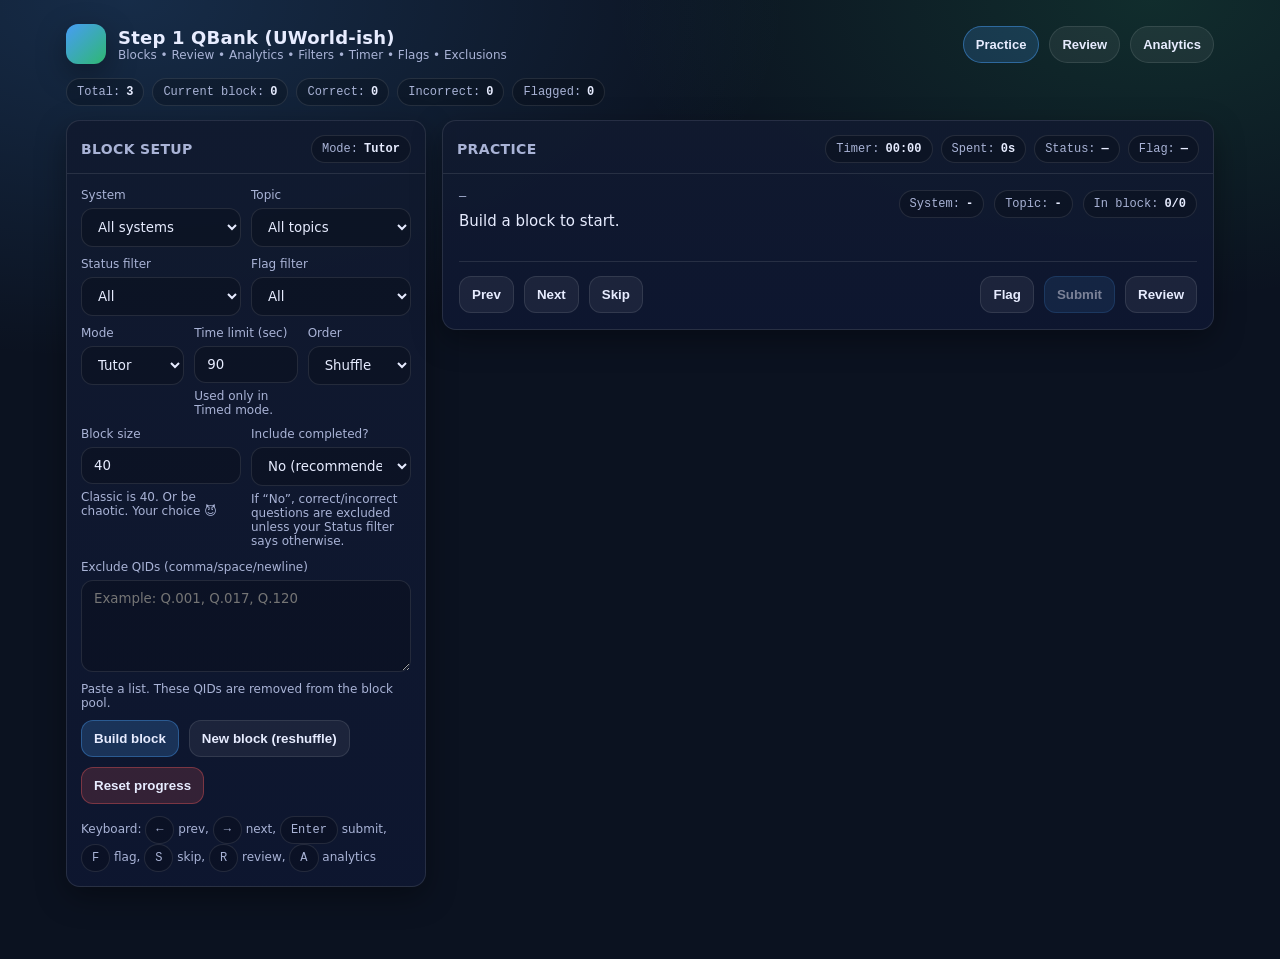
==== index.html @ b793363f "Create index.html" ====
<!doctype html>
<html lang="en">
<head>
  <meta charset="utf-8" />
  <meta name="viewport" content="width=device-width,initial-scale=1" />
  <title>Step 1 QBank (UWorld-ish)</title>
  <style>
    :root{
      --bg:#0b1220;
      --panel:#111a2f;
      --panel2:#0e1730;
      --text:#e7ecff;
      --muted:#a9b3d6;
      --accent:#4aa3ff;
      --good:#33d17a;
      --bad:#ff5c5c;
      --warn:#ffd166;
      --border:rgba(255,255,255,.10);
      --shadow: 0 10px 30px rgba(0,0,0,.35);
      --radius:14px;
      --mono: ui-monospace, SFMono-Regular, Menlo, Monaco, Consolas, "Liberation Mono", "Courier New", monospace;
      --sans: system-ui, -apple-system, Segoe UI, Roboto, Helvetica, Arial, "Apple Color Emoji","Segoe UI Emoji";
    }
    *{box-sizing:border-box}
    body{
      margin:0;
      font-family:var(--sans);
      background: radial-gradient(1100px 600px at 10% 0%, rgba(74,163,255,.18), transparent 60%),
                  radial-gradient(900px 500px at 90% 0%, rgba(51,209,122,.14), transparent 60%),
                  var(--bg);
      color:var(--text);
    }
    .container{
      max-width: 1180px;
      margin: 24px auto;
      padding: 0 16px 48px;
    }
    header{
      display:flex;
      gap:14px;
      align-items:center;
      justify-content:space-between;
      margin-bottom:14px;
      flex-wrap:wrap;
    }
    .brand{
      display:flex;
      gap:12px;
      align-items:center;
    }
    .logo{
      width:40px;height:40px;border-radius:12px;
      background: linear-gradient(135deg, rgba(74,163,255,.95), rgba(51,209,122,.85));
      box-shadow: var(--shadow);
    }
    .brand h1{
      margin:0;
      font-size:18px;
      letter-spacing:.2px;
    }
    .brand p{
      margin:0;
      color:var(--muted);
      font-size:12px;
    }
    .tabs{
      display:flex;
      gap:10px;
      align-items:center;
      flex-wrap:wrap;
    }
    .tabbtn{
      cursor:pointer;
      border:1px solid var(--border);
      background: rgba(255,255,255,.06);
      color: var(--text);
      padding: 10px 12px;
      border-radius: 999px;
      font-weight:700;
      font-size:13px;
    }
    .tabbtn.active{
      border-color: rgba(74,163,255,.45);
      background: rgba(74,163,255,.18);
    }
    .pill{
      font-family: var(--mono);
      font-size:12px;
      padding:6px 10px;
      border-radius:999px;
      border:1px solid var(--border);
      background: rgba(0,0,0,.20);
      color: var(--muted);
      display:inline-flex;
      align-items:center;
      gap:6px;
      white-space:nowrap;
    }
    .pill strong{color:var(--text); font-weight:800}
    .qmeta{
      display:flex;
      gap:8px;
      flex-wrap:wrap;
      align-items:center;
      justify-content:flex-end;
    }

    .grid{
      display:grid;
      grid-template-columns: 360px 1fr;
      gap:16px;
      align-items:start;
    }
    @media (max-width: 1020px){
      .grid{grid-template-columns:1fr}
    }

    .card{
      background: linear-gradient(180deg, rgba(17,26,47,.96), rgba(14,23,48,.96));
      border: 1px solid var(--border);
      border-radius: var(--radius);
      box-shadow: var(--shadow);
      overflow:hidden;
    }
    .card .head{
      padding:14px 14px 10px;
      border-bottom:1px solid var(--border);
      display:flex;
      align-items:center;
      justify-content:space-between;
      gap:10px;
    }
    .card .head h2{
      margin:0;
      font-size:14px;
      color:var(--muted);
      font-weight:700;
      letter-spacing:.35px;
      text-transform:uppercase;
    }
    .card .body{padding:14px}
    label{
      display:block;
      font-size:12px;
      color:var(--muted);
      margin-bottom:6px;
    }
    select, input, textarea{
      width:100%;
      padding:10px 12px;
      border-radius: 12px;
      border: 1px solid var(--border);
      background: rgba(0,0,0,.20);
      color: var(--text);
      outline: none;
      font-family: var(--sans);
    }
    textarea{min-height:92px; resize:vertical}
    .row{display:grid; grid-template-columns:1fr 1fr; gap:10px}
    .row3{display:grid; grid-template-columns: 1fr 1fr 1fr; gap:10px}
    .muted{color:var(--muted); font-size:12px}
    .btnrow{display:flex; gap:10px; flex-wrap:wrap; margin-top:10px}
    button{
      cursor:pointer;
      border:1px solid var(--border);
      background: rgba(255,255,255,.06);
      color: var(--text);
      padding: 10px 12px;
      border-radius: 12px;
      font-weight:800;
    }
    button.primary{
      background: rgba(74,163,255,.20);
      border-color: rgba(74,163,255,.35);
    }
    button.danger{
      background: rgba(255,92,92,.16);
      border-color: rgba(255,92,92,.35);
    }
    button:disabled{opacity:.5; cursor:not-allowed}

    .qwrap{padding:16px}
    .qtop{
      display:flex;
      align-items:flex-start;
      justify-content:space-between;
      gap:10px;
      margin-bottom:12px;
      flex-wrap:wrap;
    }
    .qid{
      font-family: var(--mono);
      font-size:12px;
      color: var(--muted);
      margin-bottom:6px;
    }
    .stem{
      font-size:15px;
      line-height:1.5;
      margin:0;
      white-space:pre-wrap;
    }
    .imgbox{
      margin-top:12px;
      border-radius: 12px;
      border: 1px solid var(--border);
      overflow:hidden;
      background: rgba(0,0,0,.20);
    }
    .imgbox img{display:block; width:100%; height:auto}
    .options{margin-top:14px; display:grid; gap:10px}
    .opt{
      border:1px solid var(--border);
      background: rgba(0,0,0,.18);
      border-radius: 12px;
      padding: 10px 12px;
      display:flex;
      gap:10px;
      align-items:flex-start;
      transition: transform .05s ease, border-color .15s ease;
    }
    .opt:hover{transform: translateY(-1px); border-color: rgba(74,163,255,.40)}
    .opt input{width:auto; margin-top:2px}
    .opt .letter{
      width:24px;height:24px;border-radius:8px;
      display:grid;place-items:center;
      border:1px solid var(--border);
      background: rgba(255,255,255,.04);
      font-family: var(--mono);
      color: var(--muted);
      flex:0 0 auto;
    }
    .opt.correct{border-color: rgba(51,209,122,.55); background: rgba(51,209,122,.10)}
    .opt.wrong{border-color: rgba(255,92,92,.55); background: rgba(255,92,92,.10)}
    .opt.chosen{outline: 2px solid rgba(74,163,255,.35)}
    .actions{
      display:flex;
      justify-content:space-between;
      gap:10px;
      flex-wrap:wrap;
      margin-top:14px;
      padding-top:14px;
      border-top:1px solid var(--border);
    }
    .leftActions,.rightActions{display:flex; gap:10px; flex-wrap:wrap}
    .explain{
      margin-top:16px;
      border-top:1px solid var(--border);
      padding-top:14px;
      display:none;
    }
    .explain h3{
      margin:0 0 8px;
      font-size:13px;
      color: var(--muted);
      text-transform:uppercase;
      letter-spacing:.35px;
    }
    .explain p{margin:0 0 10px; white-space:pre-wrap; line-height:1.45}
    .kv{
      display:grid;
      grid-template-columns: 140px 1fr;
      gap:8px 12px;
      margin-top:10px;
      font-size:13px;
    }
    .kv .k{color:var(--muted)}

    .toast{
      position:fixed;
      left:50%;
      transform:translateX(-50%);
      bottom:18px;
      background: rgba(0,0,0,.55);
      border: 1px solid var(--border);
      color: var(--text);
      padding:10px 12px;
      border-radius: 12px;
      box-shadow: var(--shadow);
      display:none;
      max-width: min(820px, calc(100% - 24px));
      font-size:13px;
      z-index:50;
    }

    /* Review table */
    .reviewWrap{padding:14px}
    .reviewHeader{
      display:flex; justify-content:space-between; align-items:center; gap:10px; flex-wrap:wrap;
      margin-bottom:12px;
    }
    table{
      width:100%;
      border-collapse:collapse;
      font-size:13px;
      overflow:hidden;
      border-radius:12px;
      border:1px solid var(--border);
    }
    th, td{
      padding:10px 10px;
      border-bottom:1px solid var(--border);
      text-align:left;
      vertical-align:top;
    }
    th{color:var(--muted); font-weight:800; background: rgba(0,0,0,.18)}
    tr:hover td{background: rgba(74,163,255,.06)}
    .linkbtn{
      cursor:pointer;
      border:none;
      background:none;
      color: var(--accent);
      font-weight:900;
      padding:0;
      text-decoration: underline;
    }
    .badge{
      font-family: var(--mono);
      font-weight:900;
      font-size:12px;
      padding:4px 8px;
      border-radius:999px;
      border:1px solid var(--border);
      display:inline-flex;
      align-items:center;
      gap:6px;
      white-space:nowrap;
      background: rgba(0,0,0,.15);
      color: var(--muted);
    }
    .badge.good{border-color: rgba(51,209,122,.35); color: rgba(51,209,122,.95)}
    .badge.bad{border-color: rgba(255,92,92,.35); color: rgba(255,92,92,.95)}
    .badge.warn{border-color: rgba(255,209,102,.35); color: rgba(255,209,102,.98)}
    .badge.neutral{border-color: rgba(255,255,255,.18); color: var(--muted)}
    .nowrap{white-space:nowrap}

    /* Analytics */
    .analyticsWrap{padding:14px}
    .statGrid{
      display:grid;
      grid-template-columns: repeat(4, 1fr);
      gap:10px;
      margin-bottom:12px;
    }
    @media (max-width: 980px){ .statGrid{grid-template-columns: repeat(2, 1fr);} }
    .statCard{
      border:1px solid var(--border);
      border-radius: 14px;
      padding:12px;
      background: rgba(0,0,0,.18);
    }
    .statCard .label{font-size:12px; color:var(--muted); margin-bottom:6px; font-weight:800; text-transform:uppercase; letter-spacing:.35px}
    .statCard .value{font-size:22px; font-weight:900}
    .mini{font-size:12px; color:var(--muted); margin-top:6px}
  </style>
</head>

<body>
<div class="container">
  <header>
    <div class="brand">
      <div class="logo"></div>
      <div>
        <h1>Step 1 QBank (UWorld-ish)</h1>
        <p>Blocks • Review • Analytics • Filters • Timer • Flags • Exclusions</p>
      </div>
    </div>

    <div class="tabs">
      <button class="tabbtn active" id="tabPractice">Practice</button>
      <button class="tabbtn" id="tabReview">Review</button>
      <button class="tabbtn" id="tabAnalytics">Analytics</button>
    </div>

    <div class="qmeta">
      <span class="pill">Total: <strong id="totalCount">0</strong></span>
      <span class="pill">Current block: <strong id="blockCount">0</strong></span>
      <span class="pill">Correct: <strong id="correctCount">0</strong></span>
      <span class="pill">Incorrect: <strong id="incorrectCount">0</strong></span>
      <span class="pill">Flagged: <strong id="flaggedCount">0</strong></span>
    </div>
  </header>

  <div class="grid">
    <!-- LEFT: Setup -->
    <div class="card" id="leftPanel">
      <div class="head">
        <h2>Block Setup</h2>
        <span class="pill">Mode: <strong id="modeLabel">Tutor</strong></span>
      </div>
      <div class="body">
        <div class="row">
          <div>
            <label for="systemSelect">System</label>
            <select id="systemSelect"></select>
          </div>
          <div>
            <label for="topicSelect">Topic</label>
            <select id="topicSelect"></select>
          </div>
        </div>

        <div class="row" style="margin-top:10px">
          <div>
            <label for="statusSelect">Status filter</label>
            <select id="statusSelect">
              <option value="ALL">All</option>
              <option value="UNSEEN">Unseen</option>
              <option value="INCORRECT">Incorrect</option>
              <option value="CORRECT">Correct</option>
              <option value="SKIPPED">Skipped</option>
            </select>
          </div>
          <div>
            <label for="flagOnly">Flag filter</label>
            <select id="flagOnly">
              <option value="ALL">All</option>
              <option value="FLAGGED">Flagged only</option>
              <option value="UNFLAGGED">Unflagged only</option>
            </select>
          </div>
        </div>

        <div class="row3" style="margin-top:10px">
          <div>
            <label for="modeSelect">Mode</label>
            <select id="modeSelect">
              <option value="TUTOR">Tutor</option>
              <option value="TIMED">Timed</option>
            </select>
          </div>
          <div>
            <label for="timeLimitSec">Time limit (sec)</label>
            <input id="timeLimitSec" type="number" min="10" step="5" value="90" />
            <div class="muted" style="margin-top:6px">Used only in Timed mode.</div>
          </div>
          <div>
            <label for="orderSelect">Order</label>
            <select id="orderSelect">
              <option value="SHUFFLE">Shuffle</option>
              <option value="INORDER">In order (QID)</option>
            </select>
          </div>
        </div>

        <div class="row" style="margin-top:10px">
          <div>
            <label for="blockSize">Block size</label>
            <input id="blockSize" type="number" min="1" step="1" value="40" />
            <div class="muted" style="margin-top:6px">Classic is 40. Or be chaotic. Your choice 😈</div>
          </div>
          <div>
            <label for="includeCompleted">Include completed?</label>
            <select id="includeCompleted">
              <option value="NO">No (recommended)</option>
              <option value="YES">Yes</option>
            </select>
            <div class="muted" style="margin-top:6px">If “No”, correct/incorrect questions are excluded unless your Status filter says otherwise.</div>
          </div>
        </div>

        <div style="margin-top:12px">
          <label for="excludeBox">Exclude QIDs (comma/space/newline)</label>
          <textarea id="excludeBox" placeholder="Example: Q.001, Q.017, Q.120"></textarea>
          <div class="muted" style="margin-top:6px">
            Paste a list. These QIDs are removed from the block pool.
          </div>
        </div>

        <div class="btnrow">
          <button class="primary" id="buildBlockBtn">Build block</button>
          <button id="newBlockBtn">New block (reshuffle)</button>
          <button class="danger" id="resetProgressBtn">Reset progress</button>
        </div>

        <div style="margin-top:12px" class="muted">
          Keyboard: <span class="pill">←</span> prev, <span class="pill">→</span> next, <span class="pill">Enter</span> submit,
          <span class="pill">F</span> flag, <span class="pill">S</span> skip, <span class="pill">R</span> review, <span class="pill">A</span> analytics
        </div>
      </div>
    </div>

    <!-- RIGHT: Main content area -->
    <div class="card">
      <!-- PRACTICE -->
      <div id="viewPractice">
        <div class="head">
          <h2>Practice</h2>
          <div class="qmeta">
            <span class="pill">Timer: <strong id="timerLabel">00:00</strong></span>
            <span class="pill">Spent: <strong id="spentLabel">0s</strong></span>
            <span class="pill">Status: <strong id="statusLabel">UNSEEN</strong></span>
            <span class="pill">Flag: <strong id="flagLabel">No</strong></span>
          </div>
        </div>

        <div class="qwrap">
          <div class="qtop">
            <div>
              <div class="qid" id="qidLabel">Q.---</div>
              <p class="stem" id="stemText">Build a block to start.</p>
            </div>
            <div style="display:flex; gap:10px; align-items:center; flex-wrap:wrap; justify-content:flex-end">
              <span class="pill">System: <strong id="sysLabel">-</strong></span>
              <span class="pill">Topic: <strong id="topLabel">-</strong></span>
              <span class="pill">In block: <strong id="posLabel">0/0</strong></span>
            </div>
          </div>

          <div class="imgbox" id="imgBox" style="display:none">
            <img id="qImg" alt="Question image"/>
          </div>

          <div class="options" id="optionsBox"></div>

          <div class="actions">
            <div class="leftActions">
              <button id="prevBtn">Prev</button>
              <button id="nextBtn">Next</button>
              <button id="skipBtn">Skip</button>
            </div>
            <div class="rightActions">
              <button id="flagBtn">Flag</button>
              <button class="primary" id="submitBtn">Submit</button>
              <button id="revealBtn" style="display:none">Show Explanation</button>
              <button id="toReviewBtn">Review</button>
            </div>
          </div>

          <div class="explain" id="explainBox">
            <h3>Explanation</h3>
            <p id="explainText"></p>

            <h3>Educational objective</h3>
            <p id="objText"></p>

            <div class="kv">
              <div class="k">Correct answer</div><div id="correctText"></div>
              <div class="k">Your answer</div><div id="yourText"></div>
              <div class="k">Time spent</div><div id="timeText"></div>
            </div>
          </div>
        </div>
      </div>

      <!-- REVIEW -->
      <div id="viewReview" style="display:none">
        <div class="head">
          <h2>Review (Current Block)</h2>
          <div class="qmeta">
            <span class="pill">Answered: <strong id="answeredInBlock">0</strong></span>
            <span class="pill">Unseen: <strong id="unseenInBlock">0</strong></span>
            <span class="pill">Flagged: <strong id="flaggedInBlock">0</strong></span>
          </div>
        </div>
        <div class="reviewWrap">
          <div class="reviewHeader">
            <div class="muted">
              Click a QID to jump. UWorld vibes, minus the existential dread invoice.
            </div>
            <div class="btnrow" style="margin:0">
              <button id="backToPracticeBtn" class="primary">Back to practice</button>
              <button id="markUnseenBtn">Mark all unseen</button>
              <button id="clearFlagsBtn">Clear flags (block)</button>
            </div>
          </div>

          <table>
            <thead>
              <tr>
                <th class="nowrap">#</th>
                <th class="nowrap">QID</th>
                <th>System / Topic</th>
                <th class="nowrap">Status</th>
                <th class="nowrap">Flag</th>
                <th class="nowrap">Time</th>
              </tr>
            </thead>
            <tbody id="reviewTbody"></tbody>
          </table>
        </div>
      </div>

      <!-- ANALYTICS -->
      <div id="viewAnalytics" style="display:none">
        <div class="head">
          <h2>Analytics</h2>
          <div class="qmeta">
            <span class="pill">Questions: <strong id="anTotal">0</strong></span>
            <span class="pill">Accuracy: <strong id="anAcc">0%</strong></span>
            <span class="pill">Avg time: <strong id="anAvgTime">0s</strong></span>
            <span class="pill">Flag rate: <strong id="anFlagRate">0%</strong></span>
          </div>
        </div>

        <div class="analyticsWrap">
          <div class="statGrid">
            <div class="statCard">
              <div class="label">Correct</div>
              <div class="value" id="anCorrect">0</div>
              <div class="mini">Total correct answers recorded</div>
            </div>
            <div class="statCard">
              <div class="label">Incorrect</div>
              <div class="value" id="anIncorrect">0</div>
              <div class="mini">Total incorrect answers recorded</div>
            </div>
            <div class="statCard">
              <div class="label">Unseen</div>
              <div class="value" id="anUnseen">0</div>
              <div class="mini">Not attempted yet</div>
            </div>
            <div class="statCard">
              <div class="label">Skipped</div>
              <div class="value" id="anSkipped">0</div>
              <div class="mini">Skipped / timed out</div>
            </div>
          </div>

          <div class="row" style="margin-bottom:12px">
            <div class="statCard">
              <div class="label">Weakest Systems (by accuracy)</div>
              <div class="mini" id="weakSystems">—</div>
            </div>
            <div class="statCard">
              <div class="label">Weakest Topics (by accuracy)</div>
              <div class="mini" id="weakTopics">—</div>
            </div>
          </div>

          <div class="row" style="margin-bottom:12px">
            <div>
              <label for="analyticsGroupBy">Group stats by</label>
              <select id="analyticsGroupBy">
                <option value="SYSTEM">System</option>
                <option value="TOPIC">Topic</option>
              </select>
              <div class="muted" style="margin-top:6px">Shows accuracy, attempts, time by category.</div>
            </div>
            <div>
              <label for="analyticsSort">Sort by</label>
              <select id="analyticsSort">
                <option value="ACC_ASC">Accuracy (low → high)</option>
                <option value="ACC_DESC">Accuracy (high → low)</option>
                <option value="ATTEMPTS_DESC">Attempts (high → low)</option>
                <option value="TIME_DESC">Avg time (high → low)</option>
              </select>
            </div>
          </div>

          <table>
            <thead>
              <tr>
                <th>Group</th>
                <th class="nowrap">Accuracy</th>
                <th class="nowrap">Correct</th>
                <th class="nowrap">Incorrect</th>
                <th class="nowrap">Skipped</th>
                <th class="nowrap">Unseen</th>
                <th class="nowrap">Attempts</th>
                <th class="nowrap">Avg time</th>
                <th class="nowrap">Flagged</th>
              </tr>
            </thead>
            <tbody id="analyticsTbody"></tbody>
          </table>

          <div class="btnrow">
            <button id="backToPracticeBtn2" class="primary">Back to practice</button>
            <button id="exportProgressBtn">Export progress JSON</button>
          </div>

          <div class="muted" style="margin-top:10px">
            Export is useful when you later move to a backend (or when your future self asks “why am I like this?”).
          </div>
        </div>
      </div>
    </div>
  </div>
</div>

<div class="toast" id="toast"></div>

<script>
/** ===========================
 *  0) SAMPLE DATA (replace later)
 *  =========================== */
const QUESTIONS = [
  {
    qid: "Q.001",
    stem: "A 24-year-old man comes to the ED with 8 hours of abdominal pain, nausea, vomiting. Family history of pancreatitis and hyperlipidemia. Glucose 50 mg/dL, TG 3500 mg/dL, lipase 400 U/L; serum appears milky. Most likely deficiency of which?",
    image: "",
    options: ["ApoE", "Hormone-sensitive lipase", "Lipoprotein lipase", "ApoB-100"],
    correctIndex: 2,
    explanation: "Severe hypertriglyceridemia (>1000) can trigger acute pancreatitis. Familial chylomicronemia (Type I) is due to LPL deficiency or ApoC-II deficiency → impaired chylomicron clearance.",
    objective: "HyperTG pancreatitis: LPL (or ApoC-II) deficiency → ↑ chylomicrons → pancreatitis, eruptive xanthomas, lipemia retinalis.",
    system: "Biochemistry",
    topic: "Lipoproteins"
  },
  {
    qid: "Q.002",
    stem: "A 30-year-old woman has heat intolerance, weight loss, tremor, tachycardia. Labs show low TSH and high free T4. Mechanism of action of first-line drug?",
    image: "",
    options: ["Inhibits thyroid peroxidase", "Blocks T3 receptor", "Blocks Na+/I- symporter", "Inhibits 5'-deiodinase only"],
    correctIndex: 0,
    explanation: "Methimazole and PTU inhibit thyroid peroxidase (organification + coupling). PTU also inhibits 5'-deiodinase.",
    objective: "Thionamides: inhibit TPO; PTU also blocks peripheral T4→T3.",
    system: "Endocrine",
    topic: "Thyroid pharmacology"
  },
  {
    qid: "Q.003",
    stem: "A patient with chronic alcoholism presents with confusion, ophthalmoplegia, and ataxia. Which vitamin deficiency explains this?",
    image: "",
    options: ["B1 (Thiamine)", "B3 (Niacin)", "B6 (Pyridoxine)", "B12 (Cobalamin)"],
    correctIndex: 0,
    explanation: "Wernicke encephalopathy: confusion, ophthalmoplegia, ataxia due to thiamine deficiency.",
    objective: "Give thiamine before glucose in suspected Wernicke.",
    system: "Neurology",
    topic: "Vitamins"
  }
];

/** ===========================
 *  1) STORAGE + STATE
 *  =========================== */
const LS_KEY = "step1_qbank_progress_v2";
const LS_UI  = "step1_qbank_ui_v2";
const LS_BLOCK = "step1_qbank_block_v2";

function loadJSON(key, fallback){
  try { return JSON.parse(localStorage.getItem(key)) ?? fallback; }
  catch { return fallback; }
}
function saveJSON(key, val){
  localStorage.setItem(key, JSON.stringify(val));
}

let progress = loadJSON(LS_KEY, {}); // per qid
function ensureProgress(qid){
  if(!progress[qid]){
    progress[qid] = {
      flagged:false,
      status:"UNSEEN", // UNSEEN|CORRECT|INCORRECT|SKIPPED
      timeSpentSec:0,
      lastAnswerIndex:null, // display index
      attempts:0,
      _optionOrder:null
    };
  }
  return progress[qid];
}
function saveProgress(){ saveJSON(LS_KEY, progress); }

let ui = loadJSON(LS_UI, {});
function saveUI(){ saveJSON(LS_UI, ui); }

let session = {
  block: loadJSON(LS_BLOCK, []), // array of qids in current block
  index: 0,
  mode: "TUTOR",
  timeLimitSec: 90,
  order: "SHUFFLE",
  blockSize: 40,
  includeCompleted: "NO",
  filters: { system:"ALL", topic:"ALL", status:"ALL", flag:"ALL", excluded:new Set() },
  startedAtMs: null,
  elapsedThisQSec: 0,
  intervalId: null,
  locked: false,
  revealed: false
};

/** ===========================
 *  2) HELPERS
 *  =========================== */
const letters = "ABCDEFGHIJKLMNOPQRSTUVWXYZ";

function toast(msg){
  const t = document.getElementById("toast");
  t.textContent = msg;
  t.style.display = "block";
  clearTimeout(toast._id);
  toast._id = setTimeout(()=> t.style.display="none", 1700);
}

function getQById(qid){ return QUESTIONS.find(q => q.qid === qid); }

function formatTime(sec){
  const m = Math.floor(sec/60).toString().padStart(2,"0");
  const s = Math.floor(sec%60).toString().padStart(2,"0");
  return `${m}:${s}`;
}

function parseQidList(raw){
  const tokens = (raw || "")
    .split(/[\s,]+/g)
    .map(t => t.trim())
    .filter(Boolean);
  return new Set(tokens.map(t => t.toUpperCase()));
}

function unique(arr){ return Array.from(new Set(arr)); }

function sortByQid(a,b){
  const na = parseInt(a.replace(/[^\d]/g,""), 10) || 0;
  const nb = parseInt(b.replace(/[^\d]/g,""), 10) || 0;
  return na - nb;
}

function shuffle(arr){
  for(let i = arr.length - 1; i > 0; i--){
    const j = Math.floor(Math.random() * (i + 1));
    [arr[i], arr[j]] = [arr[j], arr[i]];
  }
  return arr;
}

function escapeHtml(str){
  return String(str)
    .replaceAll("&","&amp;")
    .replaceAll("<","&lt;")
    .replaceAll(">","&gt;")
    .replaceAll('"',"&quot;")
    .replaceAll("'","&#039;");
}

function setActiveTab(tab){
  const tP = document.getElementById("tabPractice");
  const tR = document.getElementById("tabReview");
  const tA = document.getElementById("tabAnalytics");
  [tP,tR,tA].forEach(x=>x.classList.remove("active"));

  document.getElementById("viewPractice").style.display = "none";
  document.getElementById("viewReview").style.display = "none";
  document.getElementById("viewAnalytics").style.display = "none";

  if(tab === "P"){
    tP.classList.add("active");
    document.getElementById("viewPractice").style.display = "block";
    renderCurrentQuestion();
  } else if(tab === "R"){
    tR.classList.add("active");
    document.getElementById("viewReview").style.display = "block";
    renderReview();
  } else {
    tA.classList.add("active");
    document.getElementById("viewAnalytics").style.display = "block";
    renderAnalytics();
  }
}

function updateHeaderCounts(){
  let correct=0, incorrect=0, flagged=0;
  for(const q of QUESTIONS){
    const p = ensureProgress(q.qid);
    if(p.status === "CORRECT") correct++;
    if(p.status === "INCORRECT") incorrect++;
    if(p.flagged) flagged++;
  }
  document.getElementById("totalCount").textContent = QUESTIONS.length;
  document.getElementById("blockCount").textContent = session.block.length;
  document.getElementById("correctCount").textContent = correct;
  document.getElementById("incorrectCount").textContent = incorrect;
  document.getElementById("flaggedCount").textContent = flagged;
}

/** ===========================
 *  3) FILTER OPTIONS + UI RESTORE
 *  =========================== */
function initFilters(){
  const systems = unique(QUESTIONS.map(q=>q.system).filter(Boolean)).sort();
  const topics  = unique(QUESTIONS.map(q=>q.topic).filter(Boolean)).sort();

  const sysSel = document.getElementById("systemSelect");
  const topSel = document.getElementById("topicSelect");

  sysSel.innerHTML = `<option value="ALL">All systems</option>` + systems.map(s=>`<option value="${escapeHtml(s)}">${escapeHtml(s)}</option>`).join("");
  topSel.innerHTML = `<option value="ALL">All topics</option>` + topics.map(t=>`<option value="${escapeHtml(t)}">${escapeHtml(t)}</option>`).join("");

  // restore UI
  if(ui.system) sysSel.value = ui.system;
  if(ui.topic) topSel.value = ui.topic;
  if(ui.status) document.getElementById("statusSelect").value = ui.status;
  if(ui.flag) document.getElementById("flagOnly").value = ui.flag;
  if(ui.mode) document.getElementById("modeSelect").value = ui.mode;
  if(ui.timeLimitSec) document.getElementById("timeLimitSec").value = ui.timeLimitSec;
  if(ui.order) document.getElementById("orderSelect").value = ui.order;
  if(ui.blockSize) document.getElementById("blockSize").value = ui.blockSize;
  if(ui.includeCompleted) document.getElementById("includeCompleted").value = ui.includeCompleted;
  if(ui.excludeRaw) document.getElementById("excludeBox").value = ui.excludeRaw;

  updateModeLabel();
}

function updateModeLabel(){
  const mode = document.getElementById("modeSelect").value;
  document.getElementById("modeLabel").textContent = (mode === "TIMED") ? "Timed" : "Tutor";
}

/** ===========================
 *  4) BUILD POOL + BUILD BLOCK
 *  =========================== */
function buildEligiblePoolFromUI(){
  const system = document.getElementById("systemSelect").value;
  const topic  = document.getElementById("topicSelect").value;
  const status = document.getElementById("statusSelect").value;
  const flag   = document.getElementById("flagOnly").value;
  const mode   = document.getElementById("modeSelect").value;
  const timeLimitSec = Math.max(10, parseInt(document.getElementById("timeLimitSec").value || "90", 10));
  const order  = document.getElementById("orderSelect").value;
  const blockSize = Math.max(1, parseInt(document.getElementById("blockSize").value || "40", 10));
  const includeCompleted = document.getElementById("includeCompleted").value;
  const excludeRaw = document.getElementById("excludeBox").value;
  const excluded = parseQidList(excludeRaw);

  // save UI prefs
  ui = { system, topic, status, flag, mode, timeLimitSec, order, blockSize, includeCompleted, excludeRaw };
  saveUI();

  // store in session
  session.mode = mode;
  session.timeLimitSec = timeLimitSec;
  session.order = order;
  session.blockSize = blockSize;
  session.includeCompleted = includeCompleted;
  session.filters = { system, topic, status, flag, excluded };

  updateModeLabel();

  // pool logic
  let pool = QUESTIONS
    .map(q => q.qid)
    .filter(qid => !excluded.has(qid.toUpperCase()))
    .filter(qid => {
      const q = getQById(qid);
      if(!q) return false;

      if(system !== "ALL" && q.system !== system) return false;
      if(topic !== "ALL" && q.topic !== topic) return false;

      const p = ensureProgress(qid);

      // If includeCompleted = NO and status filter is ALL, silently exclude answered questions
      if(includeCompleted === "NO" && status === "ALL"){
        if(p.status === "CORRECT" || p.status === "INCORRECT") return false;
      }

      if(status !== "ALL" && p.status !== status) return false;

      if(flag === "FLAGGED" && !p.flagged) return false;
      if(flag === "UNFLAGGED" && p.flagged) return false;

      return true;
    });

  if(order === "INORDER") pool.sort(sortByQid);
  else pool = shuffle([...pool]);

  return pool;
}

function buildBlock(){
  const pool = buildEligiblePoolFromUI();
  const blockSize = session.blockSize;

  if(pool.length === 0){
    session.block = [];
    session.index = 0;
    saveJSON(LS_BLOCK, session.block);
    updateHeaderCounts();
    renderEmptyState("No questions match your settings. Adjust filters/exclusions.");
    toast("No questions in pool.");
    return;
  }

  session.block = pool.slice(0, Math.min(blockSize, pool.length));
  session.index = 0;

  // reset timers
  stopTimer();
  session.locked = false;
  session.revealed = false;

  saveJSON(LS_BLOCK, session.block);
  updateHeaderCounts();
  renderCurrentQuestion();
  toast(`Block built: ${session.block.length} questions`);
  setActiveTab("P");
}

function newBlockReshuffle(){
  // just rebuild block using same UI settings; if shuffle, it will reshuffle pool
  buildBlock();
}

/** ===========================
 *  5) TIMER
 *  =========================== */
function startTimer(){
  stopTimer();
  session.startedAtMs = Date.now();
  session.intervalId = setInterval(()=>{
    const elapsed = Math.floor((Date.now() - session.startedAtMs)/1000);
    session.elapsedThisQSec = elapsed;
    document.getElementById("timerLabel").textContent = formatTime(elapsed);

    if(session.mode === "TIMED"){
      if(elapsed >= session.timeLimitSec && !session.locked){
        session.locked = true;
        document.getElementById("submitBtn").disabled = true;
        document.querySelectorAll('input[name="opt"]').forEach(x => x.disabled = true);
        toast("Time! Locked.");

        // mark as SKIPPED if no answer
        const qid = session.block[session.index];
        const p = ensureProgress(qid);
        if(p.lastAnswerIndex == null && (p.status === "UNSEEN" || p.status === "SKIPPED")){
          p.status = "SKIPPED";
          saveProgress();
          updateMeta();
          updateHeaderCounts();
        }
        document.getElementById("revealBtn").style.display = "inline-block";
      }
    }
  }, 250);
}

function stopTimer(){
  if(session.intervalId){
    clearInterval(session.intervalId);
    session.intervalId = null;
  }
  session.startedAtMs = null;
  session.elapsedThisQSec = 0;
  document.getElementById("timerLabel").textContent = "00:00";
}

function commitTimeSpentForCurrent(){
  const qid = session.block[session.index];
  if(!qid) return;
  const p = ensureProgress(qid);
  p.timeSpentSec += session.elapsedThisQSec;
  saveProgress();
}

/** ===========================
 *  6) PRACTICE RENDER
 *  =========================== */
function renderEmptyState(msg){
  document.getElementById("qidLabel").textContent = "—";
  document.getElementById("stemText").textContent = msg || "Build a block to start.";
  document.getElementById("optionsBox").innerHTML = "";
  document.getElementById("imgBox").style.display = "none";
  document.getElementById("explainBox").style.display = "none";
  document.getElementById("submitBtn").disabled = true;
  document.getElementById("revealBtn").style.display = "none";
  document.getElementById("sysLabel").textContent = "-";
  document.getElementById("topLabel").textContent = "-";
  document.getElementById("posLabel").textContent = `0/0`;
  updateMeta();
}

function renderCurrentQuestion(){
  updateHeaderCounts();

  if(session.block.length === 0){
    renderEmptyState("Build a block to start.");
    return;
  }
  const qid = session.block[session.index];
  const q = getQById(qid);
  if(!q){
    renderEmptyState("Question not found.");
    return;
  }

  session.locked = false;
  session.revealed = false;

  document.getElementById("submitBtn").disabled = false;
  document.getElementById("revealBtn").style.display = "none";

  document.getElementById("qidLabel").textContent = q.qid;
  document.getElementById("stemText").textContent = q.stem;
  document.getElementById("sysLabel").textContent = q.system || "-";
  document.getElementById("topLabel").textContent = q.topic || "-";
  document.getElementById("posLabel").textContent = `${session.index+1}/${session.block.length}`;

  if(q.image){
    document.getElementById("imgBox").style.display = "block";
    document.getElementById("qImg").src = q.image;
  } else {
    document.getElementById("imgBox").style.display = "none";
  }

  // build option order (stable per question)
  const p = ensureProgress(qid);
  const optionOrder = (p._optionOrder && Array.isArray(p._optionOrder) && p._optionOrder.length === q.options.length)
    ? p._optionOrder
    : shuffle([...Array(q.options.length).keys()]);
  p._optionOrder = optionOrder;
  saveProgress();

  const optionsBox = document.getElementById("optionsBox");
  optionsBox.innerHTML = "";
  optionOrder.forEach((origIdx, displayIdx) => {
    const id = `opt_${displayIdx}`;
    const optText = q.options[origIdx];
    const div = document.createElement("label");
    div.className = "opt";
    div.setAttribute("for", id);
    div.innerHTML = `
      <span class="letter">${letters[displayIdx]}</span>
      <input type="radio" name="opt" id="${id}" value="${displayIdx}">
      <div style="flex:1"><div>${escapeHtml(optText)}</div></div>
    `;
    optionsBox.appendChild(div);
  });

  // restore last selection if exists
  if(p.lastAnswerIndex != null){
    const radio = document.getElementById(`opt_${p.lastAnswerIndex}`);
    if(radio) radio.checked = true;
  }

  document.getElementById("explainBox").style.display = "none";

  document.getElementById("prevBtn").disabled = (session.index === 0);
  document.getElementById("nextBtn").disabled = (session.index === session.block.length - 1);

  startTimer();
  updateMeta();
}

function updateMeta(){
  const qid = session.block[session.index];
  if(!qid){
    document.getElementById("spentLabel").textContent = "0s";
    document.getElementById("statusLabel").textContent = "—";
    document.getElementById("flagLabel").textContent = "—";
    return;
  }
  const p = ensureProgress(qid);
  document.getElementById("spentLabel").textContent = `${p.timeSpentSec}s`;
  document.getElementById("statusLabel").textContent = p.status;
  document.getElementById("flagLabel").textContent = p.flagged ? "Yes" : "No";
}

function getSelectedDisplayIndex(){
  const checked = document.querySelector('input[name="opt"]:checked');
  if(!checked) return null;
  return parseInt(checked.value, 10);
}

function lockOptions(){
  document.querySelectorAll('input[name="opt"]').forEach(x => x.disabled = true);
}

function highlightOptions({chosenDisplayIdx, showCorrect}){
  const qid = session.block[session.index];
  const q = getQById(qid);
  const p = ensureProgress(qid);
  const order = p._optionOrder;
  const correctDisplayIdx = order.findIndex(origIdx => origIdx === q.correctIndex);

  document.querySelectorAll(".opt").forEach((el, displayIdx) => {
    el.classList.remove("correct","wrong","chosen");
    if(displayIdx === chosenDisplayIdx) el.classList.add("chosen");
    if(showCorrect){
      if(displayIdx === correctDisplayIdx) el.classList.add("correct");
      else if(displayIdx === chosenDisplayIdx && chosenDisplayIdx !== correctDisplayIdx) el.classList.add("wrong");
    }
  });

  return { correctDisplayIdx };
}

function showExplanationUI({chosenDisplayIdx}){
  const qid = session.block[session.index];
  const q = getQById(qid);
  const p = ensureProgress(qid);
  const order = p._optionOrder;
  const correctDisplayIdx = order.findIndex(origIdx => origIdx === q.correctIndex);

  const your = (chosenDisplayIdx == null)
    ? "—"
    : `${letters[chosenDisplayIdx]}) ${q.options[order[chosenDisplayIdx]]}`;
  const corr = `${letters[correctDisplayIdx]}) ${q.options[q.correctIndex]}`;

  document.getElementById("explainText").textContent = q.explanation || "";
  document.getElementById("objText").textContent = q.objective || "";
  document.getElementById("correctText").textContent = corr;
  document.getElementById("yourText").textContent = your;
  document.getElementById("timeText").textContent = `${ensureProgress(qid).timeSpentSec}s (total)`;

  document.getElementById("explainBox").style.display = "block";
}

function submitAnswer(){
  if(session.block.length === 0) return;

  const qid = session.block[session.index];
  const q = getQById(qid);
  const p = ensureProgress(qid);

  const chosen = getSelectedDisplayIndex();
  if(chosen == null){
    toast("Pick an answer first 🙂");
    return;
  }

  commitTimeSpentForCurrent();
  stopTimer();

  p.lastAnswerIndex = chosen;
  p.attempts = (p.attempts || 0) + 1;

  const order = p._optionOrder;
  const chosenOrigIdx = order[chosen];
  const isCorrect = (chosenOrigIdx === q.correctIndex);

  p.status = isCorrect ? "CORRECT" : "INCORRECT";
  saveProgress();

  highlightOptions({ chosenDisplayIdx: chosen, showCorrect: true });
  lockOptions();
  session.locked = true;

  updateMeta();
  updateHeaderCounts();

  if(session.mode === "TUTOR"){
    session.revealed = true;
    showExplanationUI({ chosenDisplayIdx: chosen });
  } else {
    document.getElementById("revealBtn").style.display = "inline-block";
  }

  toast(isCorrect ? "Correct ✅" : "Incorrect ❌");
}

function revealExplanation(){
  if(session.revealed) return;
  const chosen = getSelectedDisplayIndex();
  session.revealed = true;
  showExplanationUI({ chosenDisplayIdx: chosen });
  toast("Explanation shown.");
}

function skipQuestion(){
  if(session.block.length === 0) return;

  const qid = session.block[session.index];
  const p = ensureProgress(qid);

  commitTimeSpentForCurrent();
  stopTimer();

  if(p.status === "UNSEEN") p.status = "SKIPPED";
  p.lastAnswerIndex = null;
  saveProgress();

  updateMeta();
  updateHeaderCounts();
  toast("Skipped.");

  if(session.index < session.block.length - 1){
    session.index++;
    renderCurrentQuestion();
  } else {
    renderCurrentQuestion();
  }
}

function go(delta){
  if(session.block.length === 0) return;

  commitTimeSpentForCurrent();
  stopTimer();

  const nextIndex = session.index + delta;
  if(nextIndex < 0 || nextIndex >= session.block.length) return;
  session.index = nextIndex;
  renderCurrentQuestion();
}

function toggleFlag(){
  if(session.block.length === 0) return;
  const qid = session.block[session.index];
  const p = ensureProgress(qid);
  p.flagged = !p.flagged;
  saveProgress();
  updateMeta();
  updateHeaderCounts();
  toast(p.flagged ? "Flagged 🚩" : "Unflagged");
}

function resetProgress(){
  if(!confirm("Reset ALL progress? Clears flags, status, time spent.")) return;
  progress = {};
  saveProgress();
  toast("Progress reset.");
  updateHeaderCounts();
  renderCurrentQuestion();
  renderReview();
  renderAnalytics();
}

/** ===========================
 *  7) REVIEW SCREEN
 *  =========================== */
function statusBadge(status){
  if(status === "CORRECT") return `<span class="badge good">CORRECT</span>`;
  if(status === "INCORRECT") return `<span class="badge bad">INCORRECT</span>`;
  if(status === "SKIPPED") return `<span class="badge warn">SKIPPED</span>`;
  return `<span class="badge neutral">UNSEEN</span>`;
}

function renderReview(){
  updateHeaderCounts();

  const tbody = document.getElementById("reviewTbody");
  tbody.innerHTML = "";

  if(session.block.length === 0){
    tbody.innerHTML = `<tr><td colspan="6" class="muted">No block loaded. Build a block first.</td></tr>`;
    document.getElementById("answeredInBlock").textContent = "0";
    document.getElementById("unseenInBlock").textContent = "0";
    document.getElementById("flaggedInBlock").textContent = "0";
    return;
  }

  let answered=0, unseen=0, flagged=0;

  session.block.forEach((qid, idx) => {
    const q = getQById(qid);
    const p = ensureProgress(qid);

    if(p.flagged) flagged++;
    if(p.status === "UNSEEN") unseen++;
    else answered++;

    const sysTop = `${escapeHtml(q.system || "-")} / ${escapeHtml(q.topic || "-")}`;
    const flagTxt = p.flagged ? `<span class="badge warn">FLAGGED</span>` : `<span class="badge neutral">—</span>`;

    const tr = document.createElement("tr");
    tr.innerHTML = `
      <td class="nowrap">${idx+1}</td>
      <td class="nowrap"><button class="linkbtn" data-jump="${idx}">${escapeHtml(qid)}</button></td>
      <td>${sysTop}</td>
      <td class="nowrap">${statusBadge(p.status)}</td>
      <td class="nowrap">${flagTxt}</td>
      <td class="nowrap">${p.timeSpentSec}s</td>
    `;
    tbody.appendChild(tr);
  });

  document.getElementById("answeredInBlock").textContent = answered;
  document.getElementById("unseenInBlock").textContent = unseen;
  document.getElementById("flaggedInBlock").textContent = flagged;

  tbody.querySelectorAll("button[data-jump]").forEach(btn => {
    btn.addEventListener("click", () => {
      const idx = parseInt(btn.getAttribute("data-jump"), 10);
      session.index = idx;
      saveJSON(LS_BLOCK, session.block);
      setActiveTab("P");
      toast(`Jumped to ${session.block[idx]}`);
    });
  });
}

function markAllUnseen(){
  if(session.block.length === 0) return;
  if(!confirm("Mark ALL questions in this block as UNSEEN?")) return;
  for(const qid of session.block){
    const p = ensureProgress(qid);
    p.status = "UNSEEN";
    p.lastAnswerIndex = null;
    // keep time spent (you can change this behavior if you want)
  }
  saveProgress();
  toast("Block set to UNSEEN.");
  renderReview();
  renderCurrentQuestion();
  renderAnalytics();
  updateHeaderCounts();
}

function clearFlagsInBlock(){
  if(session.block.length === 0) return;
  for(const qid of session.block){
    ensureProgress(qid).flagged = false;
  }
  saveProgress();
  toast("Flags cleared (block).");
  renderReview();
  renderCurrentQuestion();
  renderAnalytics();
  updateHeaderCounts();
}

/** ===========================
 *  8) ANALYTICS
 *  =========================== */
function computeOverall(){
  let total = QUESTIONS.length;
  let correct=0, incorrect=0, unseen=0, skipped=0, flagged=0;
  let attempted=0;
  let timeSum=0;
  for(const q of QUESTIONS){
    const p = ensureProgress(q.qid);
    if(p.flagged) flagged++;
    if(p.status === "CORRECT") { correct++; attempted++; }
    else if(p.status === "INCORRECT") { incorrect++; attempted++; }
    else if(p.status === "SKIPPED") { skipped++; attempted++; }
    else unseen++;
    timeSum += (p.timeSpentSec || 0);
  }
  const acc = attempted ? Math.round((correct/attempted)*100) : 0;
  const avgTime = attempted ? Math.round(timeSum / attempted) : 0;
  const flagRate = total ? Math.round((flagged/total)*100) : 0;

  return { total, correct, incorrect, unseen, skipped, flagged, attempted, acc, avgTime, flagRate };
}

function groupStats(groupBy){
  // groupBy: "SYSTEM" | "TOPIC"
  const map = new Map();
  for(const q of QUESTIONS){
    const key = groupBy === "SYSTEM" ? (q.system || "—") : (q.topic || "—");
    const p = ensureProgress(q.qid);

    if(!map.has(key)){
      map.set(key, { key, correct:0, incorrect:0, skipped:0, unseen:0, attempts:0, timeSum:0, flagged:0, total:0 });
    }
    const g = map.get(key);
    g.total++;

    if(p.flagged) g.flagged++;
    g.timeSum += (p.timeSpentSec || 0);

    if(p.status === "CORRECT"){ g.correct++; g.attempts++; }
    else if(p.status === "INCORRECT"){ g.incorrect++; g.attempts++; }
    else if(p.status === "SKIPPED"){ g.skipped++; g.attempts++; }
    else g.unseen++;
  }

  const arr = Array.from(map.values()).map(g => {
    const acc = g.attempts ? (g.correct / g.attempts) : 0;
    const avgTime = g.attempts ? (g.timeSum / g.attempts) : 0;
    return { ...g, acc, avgTime };
  });

  return arr;
}

function renderAnalytics(){
  updateHeaderCounts();

  const overall = computeOverall();
  document.getElementById("anTotal").textContent = overall.total;
  document.getElementById("anAcc").textContent = `${overall.acc}%`;
  document.getElementById("anAvgTime").textContent = `${overall.avgTime}s`;
  document.getElementById("anFlagRate").textContent = `${overall.flagRate}%`;

  document.getElementById("anCorrect").textContent = overall.correct;
  document.getElementById("anIncorrect").textContent = overall.incorrect;
  document.getElementById("anUnseen").textContent = overall.unseen;
  document.getElementById("anSkipped").textContent = overall.skipped;

  const groupBy = document.getElementById("analyticsGroupBy").value;
  const sortBy = document.getElementById("analyticsSort").value;

  let groups = groupStats(groupBy);

  // weakest lists (only if attempts > 0)
  const attemptedGroups = groups.filter(g => g.attempts > 0);
  const weakSystems = groupStats("SYSTEM").filter(g=>g.attempts>0).sort((a,b)=>a.acc-b.acc).slice(0,5);
  const weakTopics  = groupStats("TOPIC").filter(g=>g.attempts>0).sort((a,b)=>a.acc-b.acc).slice(0,5);

  document.getElementById("weakSystems").textContent =
    weakSystems.length ? weakSystems.map(g => `${g.key} (${Math.round(g.acc*100)}%)`).join(" • ") : "—";
  document.getElementById("weakTopics").textContent =
    weakTopics.length ? weakTopics.map(g => `${g.key} (${Math.round(g.acc*100)}%)`).join(" • ") : "—";

  // sorting
  if(sortBy === "ACC_ASC") groups.sort((a,b)=>a.acc-b.acc);
  if(sortBy === "ACC_DESC") groups.sort((a,b)=>b.acc-a.acc);
  if(sortBy === "ATTEMPTS_DESC") groups.sort((a,b)=>b.attempts-a.attempts);
  if(sortBy === "TIME_DESC") groups.sort((a,b)=>b.avgTime-a.avgTime);

  const tbody = document.getElementById("analyticsTbody");
  tbody.innerHTML = "";

  groups.forEach(g => {
    const accPct = g.attempts ? `${Math.round(g.acc*100)}%` : "—";
    const tr = document.createElement("tr");
    tr.innerHTML = `
      <td>${escapeHtml(g.key)}</td>
      <td class="nowrap">${accPct}</td>
      <td class="nowrap">${g.correct}</td>
      <td class="nowrap">${g.incorrect}</td>
      <td class="nowrap">${g.skipped}</td>
      <td class="nowrap">${g.unseen}</td>
      <td class="nowrap">${g.attempts}</td>
      <td class="nowrap">${g.attempts ? Math.round(g.avgTime) + "s" : "—"}</td>
      <td class="nowrap">${g.flagged}</td>
    `;
    tbody.appendChild(tr);
  });
}

function exportProgress(){
  const data = {
    exportedAt: new Date().toISOString(),
    progress,
    currentBlock: session.block
  };
  const blob = new Blob([JSON.stringify(data, null, 2)], {type:"application/json"});
  const url = URL.createObjectURL(blob);
  const a = document.createElement("a");
  a.href = url;
  a.download = "step1_progress_export.json";
  a.click();
  URL.revokeObjectURL(url);
  toast("Exported progress JSON.");
}

/** ===========================
 *  9) EVENTS
 *  =========================== */
document.getElementById("tabPractice").addEventListener("click", ()=>setActiveTab("P"));
document.getElementById("tabReview").addEventListener("click", ()=>setActiveTab("R"));
document.getElementById("tabAnalytics").addEventListener("click", ()=>setActiveTab("A"));

document.getElementById("buildBlockBtn").addEventListener("click", buildBlock);
document.getElementById("newBlockBtn").addEventListener("click", newBlockReshuffle);
document.getElementById("resetProgressBtn").addEventListener("click", resetProgress);

document.getElementById("modeSelect").addEventListener("change", updateModeLabel);
document.getElementById("toReviewBtn").addEventListener("click", ()=>setActiveTab("R"));
document.getElementById("backToPracticeBtn").addEventListener("click", ()=>setActiveTab("P"));
document.getElementById("backToPracticeBtn2").addEventListener("click", ()=>setActiveTab("P"));

document.getElementById("markUnseenBtn").addEventListener("click", markAllUnseen);
document.getElementById("clearFlagsBtn").addEventListener("click", clearFlagsInBlock);

document.getElementById("prevBtn").addEventListener("click", ()=>go(-1));
document.getElementById("nextBtn").addEventListener("click", ()=>go(1));
document.getElementById("skipBtn").addEventListener("click", skipQuestion);
document.getElementById("flagBtn").addEventListener("click", toggleFlag);

document.getElementById("submitBtn").addEventListener("click", submitAnswer);
document.getElementById("revealBtn").addEventListener("click", revealExplanation);

document.getElementById("analyticsGroupBy").addEventListener("change", renderAnalytics);
document.getElementById("analyticsSort").addEventListener("change", renderAnalytics);
document.getElementById("exportProgressBtn").addEventListener("click", exportProgress);

// keyboard shortcuts
window.addEventListener("keydown", (e)=>{
  if(e.target && ["INPUT","TEXTAREA","SELECT"].includes(e.target.tagName)) return;

  if(e.key === "ArrowLeft") go(-1);
  if(e.key === "ArrowRight") go(1);
  if(e.key === "Enter") submitAnswer();
  if(e.key.toLowerCase() === "f") toggleFlag();
  if(e.key.toLowerCase() === "s") skipQuestion();
  if(e.key.toLowerCase() === "r") setActiveTab("R");
  if(e.key.toLowerCase() === "a") setActiveTab("A");
});

/** ===========================
 *  10) INIT
 *  =========================== */
initFilters();
updateHeaderCounts();
if(session.block.length > 0){
  // ensure index safe
  if(session.index >= session.block.length) session.index = 0;
  renderCurrentQuestion();
} else {
  renderEmptyState("Build a block to start.");
}
</script>
</body>
</html>
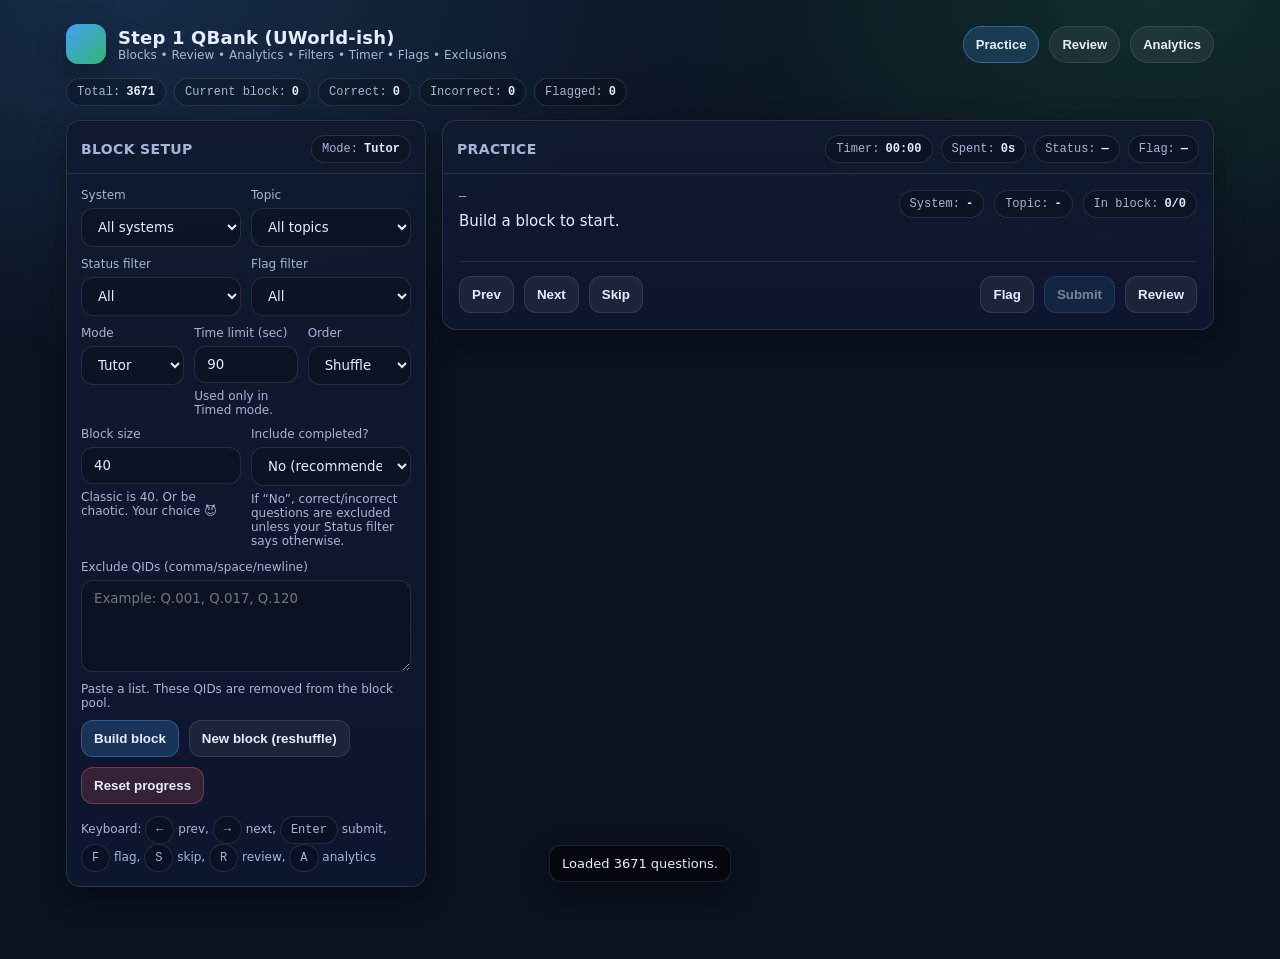
==== commit 78735c37: "Update index.html" ====
--- a/index.html
+++ b/index.html
@@ -682,45 +682,16 @@
 <div class="toast" id="toast"></div>
 
 <script>
-/** ===========================
- *  0) SAMPLE DATA (replace later)
- *  =========================== */
-const QUESTIONS = [
-  {
-    qid: "Q.001",
-    stem: "A 24-year-old man comes to the ED with 8 hours of abdominal pain, nausea, vomiting. Family history of pancreatitis and hyperlipidemia. Glucose 50 mg/dL, TG 3500 mg/dL, lipase 400 U/L; serum appears milky. Most likely deficiency of which?",
-    image: "",
-    options: ["ApoE", "Hormone-sensitive lipase", "Lipoprotein lipase", "ApoB-100"],
-    correctIndex: 2,
-    explanation: "Severe hypertriglyceridemia (>1000) can trigger acute pancreatitis. Familial chylomicronemia (Type I) is due to LPL deficiency or ApoC-II deficiency → impaired chylomicron clearance.",
-    objective: "HyperTG pancreatitis: LPL (or ApoC-II) deficiency → ↑ chylomicrons → pancreatitis, eruptive xanthomas, lipemia retinalis.",
-    system: "Biochemistry",
-    topic: "Lipoproteins"
-  },
-  {
-    qid: "Q.002",
-    stem: "A 30-year-old woman has heat intolerance, weight loss, tremor, tachycardia. Labs show low TSH and high free T4. Mechanism of action of first-line drug?",
-    image: "",
-    options: ["Inhibits thyroid peroxidase", "Blocks T3 receptor", "Blocks Na+/I- symporter", "Inhibits 5'-deiodinase only"],
-    correctIndex: 0,
-    explanation: "Methimazole and PTU inhibit thyroid peroxidase (organification + coupling). PTU also inhibits 5'-deiodinase.",
-    objective: "Thionamides: inhibit TPO; PTU also blocks peripheral T4→T3.",
-    system: "Endocrine",
-    topic: "Thyroid pharmacology"
-  },
-  {
-    qid: "Q.003",
-    stem: "A patient with chronic alcoholism presents with confusion, ophthalmoplegia, and ataxia. Which vitamin deficiency explains this?",
-    image: "",
-    options: ["B1 (Thiamine)", "B3 (Niacin)", "B6 (Pyridoxine)", "B12 (Cobalamin)"],
-    correctIndex: 0,
-    explanation: "Wernicke encephalopathy: confusion, ophthalmoplegia, ataxia due to thiamine deficiency.",
-    objective: "Give thiamine before glucose in suspected Wernicke.",
-    system: "Neurology",
-    topic: "Vitamins"
-  }
-];
-
+  
+let QUESTIONS = [];
+async function loadQuestions() {
+  const res = await fetch("./questions.json", { cache: "no-store" });
+  if (!res.ok) throw new Error(`Failed to load questions.json: ${res.status} ${res.statusText}`);
+  const data = await res.json();
+  if (!Array.isArray(data)) throw new Error("questions.json must be an array of questions");
+  QUESTIONS = data;
+  console.log("Loaded questions:", QUESTIONS.length);
+}
 /** ===========================
  *  1) STORAGE + STATE
  *  =========================== */
@@ -846,6 +817,18 @@
   } else {
     tA.classList.add("active");
     document.getElementById("viewAnalytics").style.display = "block";
+    (async function initApp(){
+  try {
+    await loadQuestions();
+    initFilters();
+    updateHeaderCounts();
+    renderEmptyState("Build a block to start.");
+    toast(`Loaded ${QUESTIONS.length} questions.`);
+  } catch (err) {
+    console.error(err);
+    renderEmptyState("Could not load questions.json");
+  }
+})();
     renderAnalytics();
   }
 }
@@ -889,6 +872,19 @@
   if(ui.blockSize) document.getElementById("blockSize").value = ui.blockSize;
   if(ui.includeCompleted) document.getElementById("includeCompleted").value = ui.includeCompleted;
   if(ui.excludeRaw) document.getElementById("excludeBox").value = ui.excludeRaw;
+
+  (async function initApp(){
+  try {
+    await loadQuestions();
+    initFilters();
+    updateHeaderCounts();
+    renderEmptyState("Build a block to start.");
+    toast(`Loaded ${QUESTIONS.length} questions.`);
+  } catch (err) {
+    console.error(err);
+    renderEmptyState("Could not load questions.json");
+  }
+})();
 
   updateModeLabel();
 }
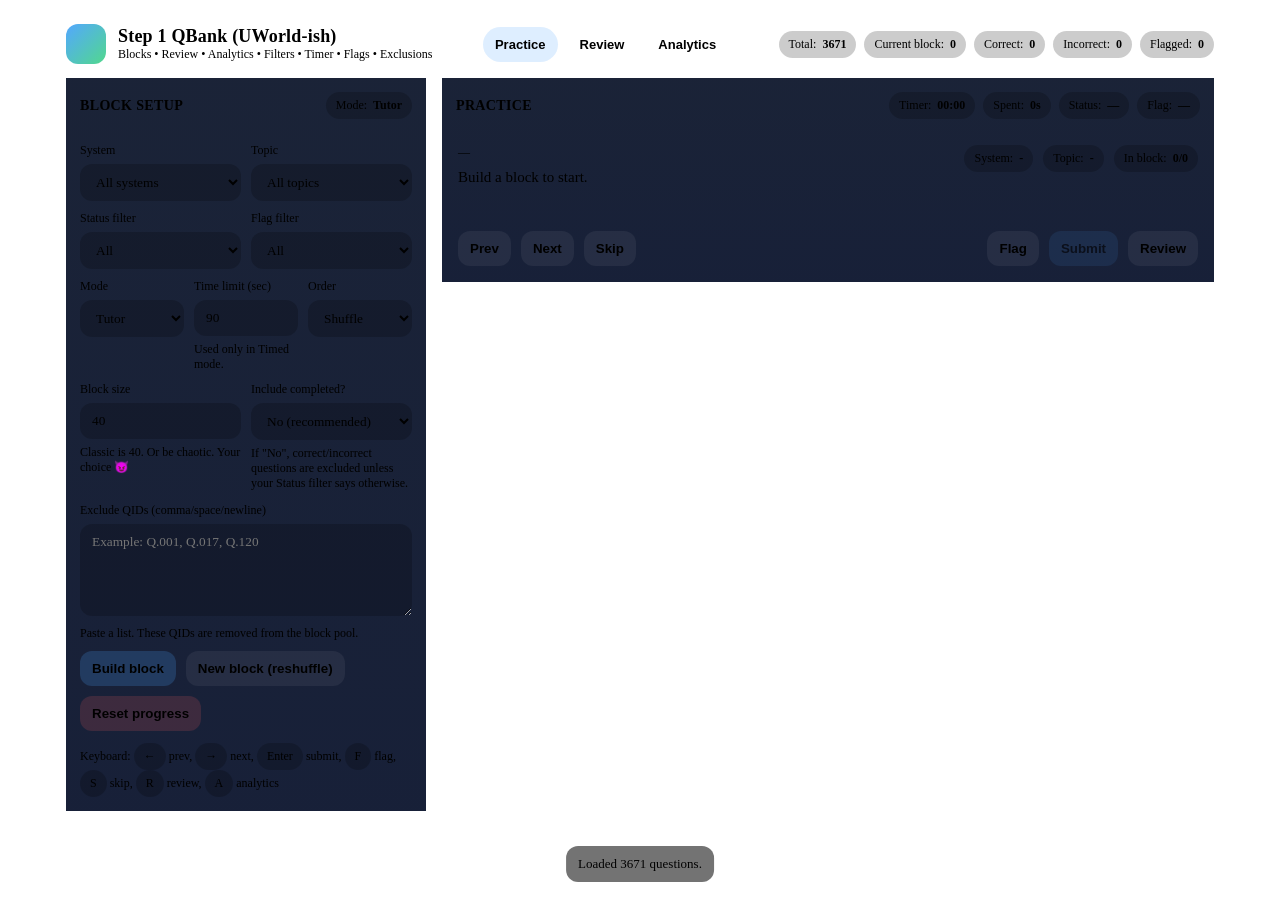
==== commit b4c7bdf9: "Add initial HTML structure for QBank app" ====
--- a/index.html
+++ b/index.html
@@ -4,355 +4,7 @@
   <meta charset="utf-8" />
   <meta name="viewport" content="width=device-width,initial-scale=1" />
   <title>Step 1 QBank (UWorld-ish)</title>
-  <style>
-    :root{
-      --bg:#0b1220;
-      --panel:#111a2f;
-      --panel2:#0e1730;
-      --text:#e7ecff;
-      --muted:#a9b3d6;
-      --accent:#4aa3ff;
-      --good:#33d17a;
-      --bad:#ff5c5c;
-      --warn:#ffd166;
-      --border:rgba(255,255,255,.10);
-      --shadow: 0 10px 30px rgba(0,0,0,.35);
-      --radius:14px;
-      --mono: ui-monospace, SFMono-Regular, Menlo, Monaco, Consolas, "Liberation Mono", "Courier New", monospace;
-      --sans: system-ui, -apple-system, Segoe UI, Roboto, Helvetica, Arial, "Apple Color Emoji","Segoe UI Emoji";
-    }
-    *{box-sizing:border-box}
-    body{
-      margin:0;
-      font-family:var(--sans);
-      background: radial-gradient(1100px 600px at 10% 0%, rgba(74,163,255,.18), transparent 60%),
-                  radial-gradient(900px 500px at 90% 0%, rgba(51,209,122,.14), transparent 60%),
-                  var(--bg);
-      color:var(--text);
-    }
-    .container{
-      max-width: 1180px;
-      margin: 24px auto;
-      padding: 0 16px 48px;
-    }
-    header{
-      display:flex;
-      gap:14px;
-      align-items:center;
-      justify-content:space-between;
-      margin-bottom:14px;
-      flex-wrap:wrap;
-    }
-    .brand{
-      display:flex;
-      gap:12px;
-      align-items:center;
-    }
-    .logo{
-      width:40px;height:40px;border-radius:12px;
-      background: linear-gradient(135deg, rgba(74,163,255,.95), rgba(51,209,122,.85));
-      box-shadow: var(--shadow);
-    }
-    .brand h1{
-      margin:0;
-      font-size:18px;
-      letter-spacing:.2px;
-    }
-    .brand p{
-      margin:0;
-      color:var(--muted);
-      font-size:12px;
-    }
-    .tabs{
-      display:flex;
-      gap:10px;
-      align-items:center;
-      flex-wrap:wrap;
-    }
-    .tabbtn{
-      cursor:pointer;
-      border:1px solid var(--border);
-      background: rgba(255,255,255,.06);
-      color: var(--text);
-      padding: 10px 12px;
-      border-radius: 999px;
-      font-weight:700;
-      font-size:13px;
-    }
-    .tabbtn.active{
-      border-color: rgba(74,163,255,.45);
-      background: rgba(74,163,255,.18);
-    }
-    .pill{
-      font-family: var(--mono);
-      font-size:12px;
-      padding:6px 10px;
-      border-radius:999px;
-      border:1px solid var(--border);
-      background: rgba(0,0,0,.20);
-      color: var(--muted);
-      display:inline-flex;
-      align-items:center;
-      gap:6px;
-      white-space:nowrap;
-    }
-    .pill strong{color:var(--text); font-weight:800}
-    .qmeta{
-      display:flex;
-      gap:8px;
-      flex-wrap:wrap;
-      align-items:center;
-      justify-content:flex-end;
-    }
-
-    .grid{
-      display:grid;
-      grid-template-columns: 360px 1fr;
-      gap:16px;
-      align-items:start;
-    }
-    @media (max-width: 1020px){
-      .grid{grid-template-columns:1fr}
-    }
-
-    .card{
-      background: linear-gradient(180deg, rgba(17,26,47,.96), rgba(14,23,48,.96));
-      border: 1px solid var(--border);
-      border-radius: var(--radius);
-      box-shadow: var(--shadow);
-      overflow:hidden;
-    }
-    .card .head{
-      padding:14px 14px 10px;
-      border-bottom:1px solid var(--border);
-      display:flex;
-      align-items:center;
-      justify-content:space-between;
-      gap:10px;
-    }
-    .card .head h2{
-      margin:0;
-      font-size:14px;
-      color:var(--muted);
-      font-weight:700;
-      letter-spacing:.35px;
-      text-transform:uppercase;
-    }
-    .card .body{padding:14px}
-    label{
-      display:block;
-      font-size:12px;
-      color:var(--muted);
-      margin-bottom:6px;
-    }
-    select, input, textarea{
-      width:100%;
-      padding:10px 12px;
-      border-radius: 12px;
-      border: 1px solid var(--border);
-      background: rgba(0,0,0,.20);
-      color: var(--text);
-      outline: none;
-      font-family: var(--sans);
-    }
-    textarea{min-height:92px; resize:vertical}
-    .row{display:grid; grid-template-columns:1fr 1fr; gap:10px}
-    .row3{display:grid; grid-template-columns: 1fr 1fr 1fr; gap:10px}
-    .muted{color:var(--muted); font-size:12px}
-    .btnrow{display:flex; gap:10px; flex-wrap:wrap; margin-top:10px}
-    button{
-      cursor:pointer;
-      border:1px solid var(--border);
-      background: rgba(255,255,255,.06);
-      color: var(--text);
-      padding: 10px 12px;
-      border-radius: 12px;
-      font-weight:800;
-    }
-    button.primary{
-      background: rgba(74,163,255,.20);
-      border-color: rgba(74,163,255,.35);
-    }
-    button.danger{
-      background: rgba(255,92,92,.16);
-      border-color: rgba(255,92,92,.35);
-    }
-    button:disabled{opacity:.5; cursor:not-allowed}
-
-    .qwrap{padding:16px}
-    .qtop{
-      display:flex;
-      align-items:flex-start;
-      justify-content:space-between;
-      gap:10px;
-      margin-bottom:12px;
-      flex-wrap:wrap;
-    }
-    .qid{
-      font-family: var(--mono);
-      font-size:12px;
-      color: var(--muted);
-      margin-bottom:6px;
-    }
-    .stem{
-      font-size:15px;
-      line-height:1.5;
-      margin:0;
-      white-space:pre-wrap;
-    }
-    .imgbox{
-      margin-top:12px;
-      border-radius: 12px;
-      border: 1px solid var(--border);
-      overflow:hidden;
-      background: rgba(0,0,0,.20);
-    }
-    .imgbox img{display:block; width:100%; height:auto}
-    .options{margin-top:14px; display:grid; gap:10px}
-    .opt{
-      border:1px solid var(--border);
-      background: rgba(0,0,0,.18);
-      border-radius: 12px;
-      padding: 10px 12px;
-      display:flex;
-      gap:10px;
-      align-items:flex-start;
-      transition: transform .05s ease, border-color .15s ease;
-    }
-    .opt:hover{transform: translateY(-1px); border-color: rgba(74,163,255,.40)}
-    .opt input{width:auto; margin-top:2px}
-    .opt .letter{
-      width:24px;height:24px;border-radius:8px;
-      display:grid;place-items:center;
-      border:1px solid var(--border);
-      background: rgba(255,255,255,.04);
-      font-family: var(--mono);
-      color: var(--muted);
-      flex:0 0 auto;
-    }
-    .opt.correct{border-color: rgba(51,209,122,.55); background: rgba(51,209,122,.10)}
-    .opt.wrong{border-color: rgba(255,92,92,.55); background: rgba(255,92,92,.10)}
-    .opt.chosen{outline: 2px solid rgba(74,163,255,.35)}
-    .actions{
-      display:flex;
-      justify-content:space-between;
-      gap:10px;
-      flex-wrap:wrap;
-      margin-top:14px;
-      padding-top:14px;
-      border-top:1px solid var(--border);
-    }
-    .leftActions,.rightActions{display:flex; gap:10px; flex-wrap:wrap}
-    .explain{
-      margin-top:16px;
-      border-top:1px solid var(--border);
-      padding-top:14px;
-      display:none;
-    }
-    .explain h3{
-      margin:0 0 8px;
-      font-size:13px;
-      color: var(--muted);
-      text-transform:uppercase;
-      letter-spacing:.35px;
-    }
-    .explain p{margin:0 0 10px; white-space:pre-wrap; line-height:1.45}
-    .kv{
-      display:grid;
-      grid-template-columns: 140px 1fr;
-      gap:8px 12px;
-      margin-top:10px;
-      font-size:13px;
-    }
-    .kv .k{color:var(--muted)}
-
-    .toast{
-      position:fixed;
-      left:50%;
-      transform:translateX(-50%);
-      bottom:18px;
-      background: rgba(0,0,0,.55);
-      border: 1px solid var(--border);
-      color: var(--text);
-      padding:10px 12px;
-      border-radius: 12px;
-      box-shadow: var(--shadow);
-      display:none;
-      max-width: min(820px, calc(100% - 24px));
-      font-size:13px;
-      z-index:50;
-    }
-
-    /* Review table */
-    .reviewWrap{padding:14px}
-    .reviewHeader{
-      display:flex; justify-content:space-between; align-items:center; gap:10px; flex-wrap:wrap;
-      margin-bottom:12px;
-    }
-    table{
-      width:100%;
-      border-collapse:collapse;
-      font-size:13px;
-      overflow:hidden;
-      border-radius:12px;
-      border:1px solid var(--border);
-    }
-    th, td{
-      padding:10px 10px;
-      border-bottom:1px solid var(--border);
-      text-align:left;
-      vertical-align:top;
-    }
-    th{color:var(--muted); font-weight:800; background: rgba(0,0,0,.18)}
-    tr:hover td{background: rgba(74,163,255,.06)}
-    .linkbtn{
-      cursor:pointer;
-      border:none;
-      background:none;
-      color: var(--accent);
-      font-weight:900;
-      padding:0;
-      text-decoration: underline;
-    }
-    .badge{
-      font-family: var(--mono);
-      font-weight:900;
-      font-size:12px;
-      padding:4px 8px;
-      border-radius:999px;
-      border:1px solid var(--border);
-      display:inline-flex;
-      align-items:center;
-      gap:6px;
-      white-space:nowrap;
-      background: rgba(0,0,0,.15);
-      color: var(--muted);
-    }
-    .badge.good{border-color: rgba(51,209,122,.35); color: rgba(51,209,122,.95)}
-    .badge.bad{border-color: rgba(255,92,92,.35); color: rgba(255,92,92,.95)}
-    .badge.warn{border-color: rgba(255,209,102,.35); color: rgba(255,209,102,.98)}
-    .badge.neutral{border-color: rgba(255,255,255,.18); color: var(--muted)}
-    .nowrap{white-space:nowrap}
-
-    /* Analytics */
-    .analyticsWrap{padding:14px}
-    .statGrid{
-      display:grid;
-      grid-template-columns: repeat(4, 1fr);
-      gap:10px;
-      margin-bottom:12px;
-    }
-    @media (max-width: 980px){ .statGrid{grid-template-columns: repeat(2, 1fr);} }
-    .statCard{
-      border:1px solid var(--border);
-      border-radius: 14px;
-      padding:12px;
-      background: rgba(0,0,0,.18);
-    }
-    .statCard .label{font-size:12px; color:var(--muted); margin-bottom:6px; font-weight:800; text-transform:uppercase; letter-spacing:.35px}
-    .statCard .value{font-size:22px; font-weight:900}
-    .mini{font-size:12px; color:var(--muted); margin-top:6px}
-  </style>
+  <link rel="stylesheet" href="Myuworld.css" />
 </head>
 
 <body>
@@ -455,7 +107,7 @@
               <option value="NO">No (recommended)</option>
               <option value="YES">Yes</option>
             </select>
-            <div class="muted" style="margin-top:6px">If “No”, correct/incorrect questions are excluded unless your Status filter says otherwise.</div>
+            <div class="muted" style="margin-top:6px">If "No", correct/incorrect questions are excluded unless your Status filter says otherwise.</div>
           </div>
         </div>
 
@@ -671,7 +323,7 @@
           </div>
 
           <div class="muted" style="margin-top:10px">
-            Export is useful when you later move to a backend (or when your future self asks “why am I like this?”).
+            Export is useful when you later move to a backend (or when your future self asks "why am I like this?").
           </div>
         </div>
       </div>
@@ -681,906 +333,6 @@
 
 <div class="toast" id="toast"></div>
 
-<script>
-  
-let QUESTIONS = [];
-async function loadQuestions() {
-  const res = await fetch("./questions.json", { cache: "no-store" });
-  if (!res.ok) throw new Error(`Failed to load questions.json: ${res.status} ${res.statusText}`);
-  const data = await res.json();
-  if (!Array.isArray(data)) throw new Error("questions.json must be an array of questions");
-  QUESTIONS = data;
-  console.log("Loaded questions:", QUESTIONS.length);
-}
-/** ===========================
- *  1) STORAGE + STATE
- *  =========================== */
-const LS_KEY = "step1_qbank_progress_v2";
-const LS_UI  = "step1_qbank_ui_v2";
-const LS_BLOCK = "step1_qbank_block_v2";
-
-function loadJSON(key, fallback){
-  try { return JSON.parse(localStorage.getItem(key)) ?? fallback; }
-  catch { return fallback; }
-}
-function saveJSON(key, val){
-  localStorage.setItem(key, JSON.stringify(val));
-}
-
-let progress = loadJSON(LS_KEY, {}); // per qid
-function ensureProgress(qid){
-  if(!progress[qid]){
-    progress[qid] = {
-      flagged:false,
-      status:"UNSEEN", // UNSEEN|CORRECT|INCORRECT|SKIPPED
-      timeSpentSec:0,
-      lastAnswerIndex:null, // display index
-      attempts:0,
-      _optionOrder:null
-    };
-  }
-  return progress[qid];
-}
-function saveProgress(){ saveJSON(LS_KEY, progress); }
-
-let ui = loadJSON(LS_UI, {});
-function saveUI(){ saveJSON(LS_UI, ui); }
-
-let session = {
-  block: loadJSON(LS_BLOCK, []), // array of qids in current block
-  index: 0,
-  mode: "TUTOR",
-  timeLimitSec: 90,
-  order: "SHUFFLE",
-  blockSize: 40,
-  includeCompleted: "NO",
-  filters: { system:"ALL", topic:"ALL", status:"ALL", flag:"ALL", excluded:new Set() },
-  startedAtMs: null,
-  elapsedThisQSec: 0,
-  intervalId: null,
-  locked: false,
-  revealed: false
-};
-
-/** ===========================
- *  2) HELPERS
- *  =========================== */
-const letters = "ABCDEFGHIJKLMNOPQRSTUVWXYZ";
-
-function toast(msg){
-  const t = document.getElementById("toast");
-  t.textContent = msg;
-  t.style.display = "block";
-  clearTimeout(toast._id);
-  toast._id = setTimeout(()=> t.style.display="none", 1700);
-}
-
-function getQById(qid){ return QUESTIONS.find(q => q.qid === qid); }
-
-function formatTime(sec){
-  const m = Math.floor(sec/60).toString().padStart(2,"0");
-  const s = Math.floor(sec%60).toString().padStart(2,"0");
-  return `${m}:${s}`;
-}
-
-function parseQidList(raw){
-  const tokens = (raw || "")
-    .split(/[\s,]+/g)
-    .map(t => t.trim())
-    .filter(Boolean);
-  return new Set(tokens.map(t => t.toUpperCase()));
-}
-
-function unique(arr){ return Array.from(new Set(arr)); }
-
-function sortByQid(a,b){
-  const na = parseInt(a.replace(/[^\d]/g,""), 10) || 0;
-  const nb = parseInt(b.replace(/[^\d]/g,""), 10) || 0;
-  return na - nb;
-}
-
-function shuffle(arr){
-  for(let i = arr.length - 1; i > 0; i--){
-    const j = Math.floor(Math.random() * (i + 1));
-    [arr[i], arr[j]] = [arr[j], arr[i]];
-  }
-  return arr;
-}
-
-function escapeHtml(str){
-  return String(str)
-    .replaceAll("&","&amp;")
-    .replaceAll("<","&lt;")
-    .replaceAll(">","&gt;")
-    .replaceAll('"',"&quot;")
-    .replaceAll("'","&#039;");
-}
-
-function setActiveTab(tab){
-  const tP = document.getElementById("tabPractice");
-  const tR = document.getElementById("tabReview");
-  const tA = document.getElementById("tabAnalytics");
-  [tP,tR,tA].forEach(x=>x.classList.remove("active"));
-
-  document.getElementById("viewPractice").style.display = "none";
-  document.getElementById("viewReview").style.display = "none";
-  document.getElementById("viewAnalytics").style.display = "none";
-
-  if(tab === "P"){
-    tP.classList.add("active");
-    document.getElementById("viewPractice").style.display = "block";
-    renderCurrentQuestion();
-  } else if(tab === "R"){
-    tR.classList.add("active");
-    document.getElementById("viewReview").style.display = "block";
-    renderReview();
-  } else {
-    tA.classList.add("active");
-    document.getElementById("viewAnalytics").style.display = "block";
-    (async function initApp(){
-  try {
-    await loadQuestions();
-    initFilters();
-    updateHeaderCounts();
-    renderEmptyState("Build a block to start.");
-    toast(`Loaded ${QUESTIONS.length} questions.`);
-  } catch (err) {
-    console.error(err);
-    renderEmptyState("Could not load questions.json");
-  }
-})();
-    renderAnalytics();
-  }
-}
-
-function updateHeaderCounts(){
-  let correct=0, incorrect=0, flagged=0;
-  for(const q of QUESTIONS){
-    const p = ensureProgress(q.qid);
-    if(p.status === "CORRECT") correct++;
-    if(p.status === "INCORRECT") incorrect++;
-    if(p.flagged) flagged++;
-  }
-  document.getElementById("totalCount").textContent = QUESTIONS.length;
-  document.getElementById("blockCount").textContent = session.block.length;
-  document.getElementById("correctCount").textContent = correct;
-  document.getElementById("incorrectCount").textContent = incorrect;
-  document.getElementById("flaggedCount").textContent = flagged;
-}
-
-/** ===========================
- *  3) FILTER OPTIONS + UI RESTORE
- *  =========================== */
-function initFilters(){
-  const systems = unique(QUESTIONS.map(q=>q.system).filter(Boolean)).sort();
-  const topics  = unique(QUESTIONS.map(q=>q.topic).filter(Boolean)).sort();
-
-  const sysSel = document.getElementById("systemSelect");
-  const topSel = document.getElementById("topicSelect");
-
-  sysSel.innerHTML = `<option value="ALL">All systems</option>` + systems.map(s=>`<option value="${escapeHtml(s)}">${escapeHtml(s)}</option>`).join("");
-  topSel.innerHTML = `<option value="ALL">All topics</option>` + topics.map(t=>`<option value="${escapeHtml(t)}">${escapeHtml(t)}</option>`).join("");
-
-  // restore UI
-  if(ui.system) sysSel.value = ui.system;
-  if(ui.topic) topSel.value = ui.topic;
-  if(ui.status) document.getElementById("statusSelect").value = ui.status;
-  if(ui.flag) document.getElementById("flagOnly").value = ui.flag;
-  if(ui.mode) document.getElementById("modeSelect").value = ui.mode;
-  if(ui.timeLimitSec) document.getElementById("timeLimitSec").value = ui.timeLimitSec;
-  if(ui.order) document.getElementById("orderSelect").value = ui.order;
-  if(ui.blockSize) document.getElementById("blockSize").value = ui.blockSize;
-  if(ui.includeCompleted) document.getElementById("includeCompleted").value = ui.includeCompleted;
-  if(ui.excludeRaw) document.getElementById("excludeBox").value = ui.excludeRaw;
-
-  (async function initApp(){
-  try {
-    await loadQuestions();
-    initFilters();
-    updateHeaderCounts();
-    renderEmptyState("Build a block to start.");
-    toast(`Loaded ${QUESTIONS.length} questions.`);
-  } catch (err) {
-    console.error(err);
-    renderEmptyState("Could not load questions.json");
-  }
-})();
-
-  updateModeLabel();
-}
-
-function updateModeLabel(){
-  const mode = document.getElementById("modeSelect").value;
-  document.getElementById("modeLabel").textContent = (mode === "TIMED") ? "Timed" : "Tutor";
-}
-
-/** ===========================
- *  4) BUILD POOL + BUILD BLOCK
- *  =========================== */
-function buildEligiblePoolFromUI(){
-  const system = document.getElementById("systemSelect").value;
-  const topic  = document.getElementById("topicSelect").value;
-  const status = document.getElementById("statusSelect").value;
-  const flag   = document.getElementById("flagOnly").value;
-  const mode   = document.getElementById("modeSelect").value;
-  const timeLimitSec = Math.max(10, parseInt(document.getElementById("timeLimitSec").value || "90", 10));
-  const order  = document.getElementById("orderSelect").value;
-  const blockSize = Math.max(1, parseInt(document.getElementById("blockSize").value || "40", 10));
-  const includeCompleted = document.getElementById("includeCompleted").value;
-  const excludeRaw = document.getElementById("excludeBox").value;
-  const excluded = parseQidList(excludeRaw);
-
-  // save UI prefs
-  ui = { system, topic, status, flag, mode, timeLimitSec, order, blockSize, includeCompleted, excludeRaw };
-  saveUI();
-
-  // store in session
-  session.mode = mode;
-  session.timeLimitSec = timeLimitSec;
-  session.order = order;
-  session.blockSize = blockSize;
-  session.includeCompleted = includeCompleted;
-  session.filters = { system, topic, status, flag, excluded };
-
-  updateModeLabel();
-
-  // pool logic
-  let pool = QUESTIONS
-    .map(q => q.qid)
-    .filter(qid => !excluded.has(qid.toUpperCase()))
-    .filter(qid => {
-      const q = getQById(qid);
-      if(!q) return false;
-
-      if(system !== "ALL" && q.system !== system) return false;
-      if(topic !== "ALL" && q.topic !== topic) return false;
-
-      const p = ensureProgress(qid);
-
-      // If includeCompleted = NO and status filter is ALL, silently exclude answered questions
-      if(includeCompleted === "NO" && status === "ALL"){
-        if(p.status === "CORRECT" || p.status === "INCORRECT") return false;
-      }
-
-      if(status !== "ALL" && p.status !== status) return false;
-
-      if(flag === "FLAGGED" && !p.flagged) return false;
-      if(flag === "UNFLAGGED" && p.flagged) return false;
-
-      return true;
-    });
-
-  if(order === "INORDER") pool.sort(sortByQid);
-  else pool = shuffle([...pool]);
-
-  return pool;
-}
-
-function buildBlock(){
-  const pool = buildEligiblePoolFromUI();
-  const blockSize = session.blockSize;
-
-  if(pool.length === 0){
-    session.block = [];
-    session.index = 0;
-    saveJSON(LS_BLOCK, session.block);
-    updateHeaderCounts();
-    renderEmptyState("No questions match your settings. Adjust filters/exclusions.");
-    toast("No questions in pool.");
-    return;
-  }
-
-  session.block = pool.slice(0, Math.min(blockSize, pool.length));
-  session.index = 0;
-
-  // reset timers
-  stopTimer();
-  session.locked = false;
-  session.revealed = false;
-
-  saveJSON(LS_BLOCK, session.block);
-  updateHeaderCounts();
-  renderCurrentQuestion();
-  toast(`Block built: ${session.block.length} questions`);
-  setActiveTab("P");
-}
-
-function newBlockReshuffle(){
-  // just rebuild block using same UI settings; if shuffle, it will reshuffle pool
-  buildBlock();
-}
-
-/** ===========================
- *  5) TIMER
- *  =========================== */
-function startTimer(){
-  stopTimer();
-  session.startedAtMs = Date.now();
-  session.intervalId = setInterval(()=>{
-    const elapsed = Math.floor((Date.now() - session.startedAtMs)/1000);
-    session.elapsedThisQSec = elapsed;
-    document.getElementById("timerLabel").textContent = formatTime(elapsed);
-
-    if(session.mode === "TIMED"){
-      if(elapsed >= session.timeLimitSec && !session.locked){
-        session.locked = true;
-        document.getElementById("submitBtn").disabled = true;
-        document.querySelectorAll('input[name="opt"]').forEach(x => x.disabled = true);
-        toast("Time! Locked.");
-
-        // mark as SKIPPED if no answer
-        const qid = session.block[session.index];
-        const p = ensureProgress(qid);
-        if(p.lastAnswerIndex == null && (p.status === "UNSEEN" || p.status === "SKIPPED")){
-          p.status = "SKIPPED";
-          saveProgress();
-          updateMeta();
-          updateHeaderCounts();
-        }
-        document.getElementById("revealBtn").style.display = "inline-block";
-      }
-    }
-  }, 250);
-}
-
-function stopTimer(){
-  if(session.intervalId){
-    clearInterval(session.intervalId);
-    session.intervalId = null;
-  }
-  session.startedAtMs = null;
-  session.elapsedThisQSec = 0;
-  document.getElementById("timerLabel").textContent = "00:00";
-}
-
-function commitTimeSpentForCurrent(){
-  const qid = session.block[session.index];
-  if(!qid) return;
-  const p = ensureProgress(qid);
-  p.timeSpentSec += session.elapsedThisQSec;
-  saveProgress();
-}
-
-/** ===========================
- *  6) PRACTICE RENDER
- *  =========================== */
-function renderEmptyState(msg){
-  document.getElementById("qidLabel").textContent = "—";
-  document.getElementById("stemText").textContent = msg || "Build a block to start.";
-  document.getElementById("optionsBox").innerHTML = "";
-  document.getElementById("imgBox").style.display = "none";
-  document.getElementById("explainBox").style.display = "none";
-  document.getElementById("submitBtn").disabled = true;
-  document.getElementById("revealBtn").style.display = "none";
-  document.getElementById("sysLabel").textContent = "-";
-  document.getElementById("topLabel").textContent = "-";
-  document.getElementById("posLabel").textContent = `0/0`;
-  updateMeta();
-}
-
-function renderCurrentQuestion(){
-  updateHeaderCounts();
-
-  if(session.block.length === 0){
-    renderEmptyState("Build a block to start.");
-    return;
-  }
-  const qid = session.block[session.index];
-  const q = getQById(qid);
-  if(!q){
-    renderEmptyState("Question not found.");
-    return;
-  }
-
-  session.locked = false;
-  session.revealed = false;
-
-  document.getElementById("submitBtn").disabled = false;
-  document.getElementById("revealBtn").style.display = "none";
-
-  document.getElementById("qidLabel").textContent = q.qid;
-  document.getElementById("stemText").textContent = q.stem;
-  document.getElementById("sysLabel").textContent = q.system || "-";
-  document.getElementById("topLabel").textContent = q.topic || "-";
-  document.getElementById("posLabel").textContent = `${session.index+1}/${session.block.length}`;
-
-  if(q.image){
-    document.getElementById("imgBox").style.display = "block";
-    document.getElementById("qImg").src = q.image;
-  } else {
-    document.getElementById("imgBox").style.display = "none";
-  }
-
-  // build option order (stable per question)
-  const p = ensureProgress(qid);
-  const optionOrder = (p._optionOrder && Array.isArray(p._optionOrder) && p._optionOrder.length === q.options.length)
-    ? p._optionOrder
-    : shuffle([...Array(q.options.length).keys()]);
-  p._optionOrder = optionOrder;
-  saveProgress();
-
-  const optionsBox = document.getElementById("optionsBox");
-  optionsBox.innerHTML = "";
-  optionOrder.forEach((origIdx, displayIdx) => {
-    const id = `opt_${displayIdx}`;
-    const optText = q.options[origIdx];
-    const div = document.createElement("label");
-    div.className = "opt";
-    div.setAttribute("for", id);
-    div.innerHTML = `
-      <span class="letter">${letters[displayIdx]}</span>
-      <input type="radio" name="opt" id="${id}" value="${displayIdx}">
-      <div style="flex:1"><div>${escapeHtml(optText)}</div></div>
-    `;
-    optionsBox.appendChild(div);
-  });
-
-  // restore last selection if exists
-  if(p.lastAnswerIndex != null){
-    const radio = document.getElementById(`opt_${p.lastAnswerIndex}`);
-    if(radio) radio.checked = true;
-  }
-
-  document.getElementById("explainBox").style.display = "none";
-
-  document.getElementById("prevBtn").disabled = (session.index === 0);
-  document.getElementById("nextBtn").disabled = (session.index === session.block.length - 1);
-
-  startTimer();
-  updateMeta();
-}
-
-function updateMeta(){
-  const qid = session.block[session.index];
-  if(!qid){
-    document.getElementById("spentLabel").textContent = "0s";
-    document.getElementById("statusLabel").textContent = "—";
-    document.getElementById("flagLabel").textContent = "—";
-    return;
-  }
-  const p = ensureProgress(qid);
-  document.getElementById("spentLabel").textContent = `${p.timeSpentSec}s`;
-  document.getElementById("statusLabel").textContent = p.status;
-  document.getElementById("flagLabel").textContent = p.flagged ? "Yes" : "No";
-}
-
-function getSelectedDisplayIndex(){
-  const checked = document.querySelector('input[name="opt"]:checked');
-  if(!checked) return null;
-  return parseInt(checked.value, 10);
-}
-
-function lockOptions(){
-  document.querySelectorAll('input[name="opt"]').forEach(x => x.disabled = true);
-}
-
-function highlightOptions({chosenDisplayIdx, showCorrect}){
-  const qid = session.block[session.index];
-  const q = getQById(qid);
-  const p = ensureProgress(qid);
-  const order = p._optionOrder;
-  const correctDisplayIdx = order.findIndex(origIdx => origIdx === q.correctIndex);
-
-  document.querySelectorAll(".opt").forEach((el, displayIdx) => {
-    el.classList.remove("correct","wrong","chosen");
-    if(displayIdx === chosenDisplayIdx) el.classList.add("chosen");
-    if(showCorrect){
-      if(displayIdx === correctDisplayIdx) el.classList.add("correct");
-      else if(displayIdx === chosenDisplayIdx && chosenDisplayIdx !== correctDisplayIdx) el.classList.add("wrong");
-    }
-  });
-
-  return { correctDisplayIdx };
-}
-
-function showExplanationUI({chosenDisplayIdx}){
-  const qid = session.block[session.index];
-  const q = getQById(qid);
-  const p = ensureProgress(qid);
-  const order = p._optionOrder;
-  const correctDisplayIdx = order.findIndex(origIdx => origIdx === q.correctIndex);
-
-  const your = (chosenDisplayIdx == null)
-    ? "—"
-    : `${letters[chosenDisplayIdx]}) ${q.options[order[chosenDisplayIdx]]}`;
-  const corr = `${letters[correctDisplayIdx]}) ${q.options[q.correctIndex]}`;
-
-  document.getElementById("explainText").textContent = q.explanation || "";
-  document.getElementById("objText").textContent = q.objective || "";
-  document.getElementById("correctText").textContent = corr;
-  document.getElementById("yourText").textContent = your;
-  document.getElementById("timeText").textContent = `${ensureProgress(qid).timeSpentSec}s (total)`;
-
-  document.getElementById("explainBox").style.display = "block";
-}
-
-function submitAnswer(){
-  if(session.block.length === 0) return;
-
-  const qid = session.block[session.index];
-  const q = getQById(qid);
-  const p = ensureProgress(qid);
-
-  const chosen = getSelectedDisplayIndex();
-  if(chosen == null){
-    toast("Pick an answer first 🙂");
-    return;
-  }
-
-  commitTimeSpentForCurrent();
-  stopTimer();
-
-  p.lastAnswerIndex = chosen;
-  p.attempts = (p.attempts || 0) + 1;
-
-  const order = p._optionOrder;
-  const chosenOrigIdx = order[chosen];
-  const isCorrect = (chosenOrigIdx === q.correctIndex);
-
-  p.status = isCorrect ? "CORRECT" : "INCORRECT";
-  saveProgress();
-
-  highlightOptions({ chosenDisplayIdx: chosen, showCorrect: true });
-  lockOptions();
-  session.locked = true;
-
-  updateMeta();
-  updateHeaderCounts();
-
-  if(session.mode === "TUTOR"){
-    session.revealed = true;
-    showExplanationUI({ chosenDisplayIdx: chosen });
-  } else {
-    document.getElementById("revealBtn").style.display = "inline-block";
-  }
-
-  toast(isCorrect ? "Correct ✅" : "Incorrect ❌");
-}
-
-function revealExplanation(){
-  if(session.revealed) return;
-  const chosen = getSelectedDisplayIndex();
-  session.revealed = true;
-  showExplanationUI({ chosenDisplayIdx: chosen });
-  toast("Explanation shown.");
-}
-
-function skipQuestion(){
-  if(session.block.length === 0) return;
-
-  const qid = session.block[session.index];
-  const p = ensureProgress(qid);
-
-  commitTimeSpentForCurrent();
-  stopTimer();
-
-  if(p.status === "UNSEEN") p.status = "SKIPPED";
-  p.lastAnswerIndex = null;
-  saveProgress();
-
-  updateMeta();
-  updateHeaderCounts();
-  toast("Skipped.");
-
-  if(session.index < session.block.length - 1){
-    session.index++;
-    renderCurrentQuestion();
-  } else {
-    renderCurrentQuestion();
-  }
-}
-
-function go(delta){
-  if(session.block.length === 0) return;
-
-  commitTimeSpentForCurrent();
-  stopTimer();
-
-  const nextIndex = session.index + delta;
-  if(nextIndex < 0 || nextIndex >= session.block.length) return;
-  session.index = nextIndex;
-  renderCurrentQuestion();
-}
-
-function toggleFlag(){
-  if(session.block.length === 0) return;
-  const qid = session.block[session.index];
-  const p = ensureProgress(qid);
-  p.flagged = !p.flagged;
-  saveProgress();
-  updateMeta();
-  updateHeaderCounts();
-  toast(p.flagged ? "Flagged 🚩" : "Unflagged");
-}
-
-function resetProgress(){
-  if(!confirm("Reset ALL progress? Clears flags, status, time spent.")) return;
-  progress = {};
-  saveProgress();
-  toast("Progress reset.");
-  updateHeaderCounts();
-  renderCurrentQuestion();
-  renderReview();
-  renderAnalytics();
-}
-
-/** ===========================
- *  7) REVIEW SCREEN
- *  =========================== */
-function statusBadge(status){
-  if(status === "CORRECT") return `<span class="badge good">CORRECT</span>`;
-  if(status === "INCORRECT") return `<span class="badge bad">INCORRECT</span>`;
-  if(status === "SKIPPED") return `<span class="badge warn">SKIPPED</span>`;
-  return `<span class="badge neutral">UNSEEN</span>`;
-}
-
-function renderReview(){
-  updateHeaderCounts();
-
-  const tbody = document.getElementById("reviewTbody");
-  tbody.innerHTML = "";
-
-  if(session.block.length === 0){
-    tbody.innerHTML = `<tr><td colspan="6" class="muted">No block loaded. Build a block first.</td></tr>`;
-    document.getElementById("answeredInBlock").textContent = "0";
-    document.getElementById("unseenInBlock").textContent = "0";
-    document.getElementById("flaggedInBlock").textContent = "0";
-    return;
-  }
-
-  let answered=0, unseen=0, flagged=0;
-
-  session.block.forEach((qid, idx) => {
-    const q = getQById(qid);
-    const p = ensureProgress(qid);
-
-    if(p.flagged) flagged++;
-    if(p.status === "UNSEEN") unseen++;
-    else answered++;
-
-    const sysTop = `${escapeHtml(q.system || "-")} / ${escapeHtml(q.topic || "-")}`;
-    const flagTxt = p.flagged ? `<span class="badge warn">FLAGGED</span>` : `<span class="badge neutral">—</span>`;
-
-    const tr = document.createElement("tr");
-    tr.innerHTML = `
-      <td class="nowrap">${idx+1}</td>
-      <td class="nowrap"><button class="linkbtn" data-jump="${idx}">${escapeHtml(qid)}</button></td>
-      <td>${sysTop}</td>
-      <td class="nowrap">${statusBadge(p.status)}</td>
-      <td class="nowrap">${flagTxt}</td>
-      <td class="nowrap">${p.timeSpentSec}s</td>
-    `;
-    tbody.appendChild(tr);
-  });
-
-  document.getElementById("answeredInBlock").textContent = answered;
-  document.getElementById("unseenInBlock").textContent = unseen;
-  document.getElementById("flaggedInBlock").textContent = flagged;
-
-  tbody.querySelectorAll("button[data-jump]").forEach(btn => {
-    btn.addEventListener("click", () => {
-      const idx = parseInt(btn.getAttribute("data-jump"), 10);
-      session.index = idx;
-      saveJSON(LS_BLOCK, session.block);
-      setActiveTab("P");
-      toast(`Jumped to ${session.block[idx]}`);
-    });
-  });
-}
-
-function markAllUnseen(){
-  if(session.block.length === 0) return;
-  if(!confirm("Mark ALL questions in this block as UNSEEN?")) return;
-  for(const qid of session.block){
-    const p = ensureProgress(qid);
-    p.status = "UNSEEN";
-    p.lastAnswerIndex = null;
-    // keep time spent (you can change this behavior if you want)
-  }
-  saveProgress();
-  toast("Block set to UNSEEN.");
-  renderReview();
-  renderCurrentQuestion();
-  renderAnalytics();
-  updateHeaderCounts();
-}
-
-function clearFlagsInBlock(){
-  if(session.block.length === 0) return;
-  for(const qid of session.block){
-    ensureProgress(qid).flagged = false;
-  }
-  saveProgress();
-  toast("Flags cleared (block).");
-  renderReview();
-  renderCurrentQuestion();
-  renderAnalytics();
-  updateHeaderCounts();
-}
-
-/** ===========================
- *  8) ANALYTICS
- *  =========================== */
-function computeOverall(){
-  let total = QUESTIONS.length;
-  let correct=0, incorrect=0, unseen=0, skipped=0, flagged=0;
-  let attempted=0;
-  let timeSum=0;
-  for(const q of QUESTIONS){
-    const p = ensureProgress(q.qid);
-    if(p.flagged) flagged++;
-    if(p.status === "CORRECT") { correct++; attempted++; }
-    else if(p.status === "INCORRECT") { incorrect++; attempted++; }
-    else if(p.status === "SKIPPED") { skipped++; attempted++; }
-    else unseen++;
-    timeSum += (p.timeSpentSec || 0);
-  }
-  const acc = attempted ? Math.round((correct/attempted)*100) : 0;
-  const avgTime = attempted ? Math.round(timeSum / attempted) : 0;
-  const flagRate = total ? Math.round((flagged/total)*100) : 0;
-
-  return { total, correct, incorrect, unseen, skipped, flagged, attempted, acc, avgTime, flagRate };
-}
-
-function groupStats(groupBy){
-  // groupBy: "SYSTEM" | "TOPIC"
-  const map = new Map();
-  for(const q of QUESTIONS){
-    const key = groupBy === "SYSTEM" ? (q.system || "—") : (q.topic || "—");
-    const p = ensureProgress(q.qid);
-
-    if(!map.has(key)){
-      map.set(key, { key, correct:0, incorrect:0, skipped:0, unseen:0, attempts:0, timeSum:0, flagged:0, total:0 });
-    }
-    const g = map.get(key);
-    g.total++;
-
-    if(p.flagged) g.flagged++;
-    g.timeSum += (p.timeSpentSec || 0);
-
-    if(p.status === "CORRECT"){ g.correct++; g.attempts++; }
-    else if(p.status === "INCORRECT"){ g.incorrect++; g.attempts++; }
-    else if(p.status === "SKIPPED"){ g.skipped++; g.attempts++; }
-    else g.unseen++;
-  }
-
-  const arr = Array.from(map.values()).map(g => {
-    const acc = g.attempts ? (g.correct / g.attempts) : 0;
-    const avgTime = g.attempts ? (g.timeSum / g.attempts) : 0;
-    return { ...g, acc, avgTime };
-  });
-
-  return arr;
-}
-
-function renderAnalytics(){
-  updateHeaderCounts();
-
-  const overall = computeOverall();
-  document.getElementById("anTotal").textContent = overall.total;
-  document.getElementById("anAcc").textContent = `${overall.acc}%`;
-  document.getElementById("anAvgTime").textContent = `${overall.avgTime}s`;
-  document.getElementById("anFlagRate").textContent = `${overall.flagRate}%`;
-
-  document.getElementById("anCorrect").textContent = overall.correct;
-  document.getElementById("anIncorrect").textContent = overall.incorrect;
-  document.getElementById("anUnseen").textContent = overall.unseen;
-  document.getElementById("anSkipped").textContent = overall.skipped;
-
-  const groupBy = document.getElementById("analyticsGroupBy").value;
-  const sortBy = document.getElementById("analyticsSort").value;
-
-  let groups = groupStats(groupBy);
-
-  // weakest lists (only if attempts > 0)
-  const attemptedGroups = groups.filter(g => g.attempts > 0);
-  const weakSystems = groupStats("SYSTEM").filter(g=>g.attempts>0).sort((a,b)=>a.acc-b.acc).slice(0,5);
-  const weakTopics  = groupStats("TOPIC").filter(g=>g.attempts>0).sort((a,b)=>a.acc-b.acc).slice(0,5);
-
-  document.getElementById("weakSystems").textContent =
-    weakSystems.length ? weakSystems.map(g => `${g.key} (${Math.round(g.acc*100)}%)`).join(" • ") : "—";
-  document.getElementById("weakTopics").textContent =
-    weakTopics.length ? weakTopics.map(g => `${g.key} (${Math.round(g.acc*100)}%)`).join(" • ") : "—";
-
-  // sorting
-  if(sortBy === "ACC_ASC") groups.sort((a,b)=>a.acc-b.acc);
-  if(sortBy === "ACC_DESC") groups.sort((a,b)=>b.acc-a.acc);
-  if(sortBy === "ATTEMPTS_DESC") groups.sort((a,b)=>b.attempts-a.attempts);
-  if(sortBy === "TIME_DESC") groups.sort((a,b)=>b.avgTime-a.avgTime);
-
-  const tbody = document.getElementById("analyticsTbody");
-  tbody.innerHTML = "";
-
-  groups.forEach(g => {
-    const accPct = g.attempts ? `${Math.round(g.acc*100)}%` : "—";
-    const tr = document.createElement("tr");
-    tr.innerHTML = `
-      <td>${escapeHtml(g.key)}</td>
-      <td class="nowrap">${accPct}</td>
-      <td class="nowrap">${g.correct}</td>
-      <td class="nowrap">${g.incorrect}</td>
-      <td class="nowrap">${g.skipped}</td>
-      <td class="nowrap">${g.unseen}</td>
-      <td class="nowrap">${g.attempts}</td>
-      <td class="nowrap">${g.attempts ? Math.round(g.avgTime) + "s" : "—"}</td>
-      <td class="nowrap">${g.flagged}</td>
-    `;
-    tbody.appendChild(tr);
-  });
-}
-
-function exportProgress(){
-  const data = {
-    exportedAt: new Date().toISOString(),
-    progress,
-    currentBlock: session.block
-  };
-  const blob = new Blob([JSON.stringify(data, null, 2)], {type:"application/json"});
-  const url = URL.createObjectURL(blob);
-  const a = document.createElement("a");
-  a.href = url;
-  a.download = "step1_progress_export.json";
-  a.click();
-  URL.revokeObjectURL(url);
-  toast("Exported progress JSON.");
-}
-
-/** ===========================
- *  9) EVENTS
- *  =========================== */
-document.getElementById("tabPractice").addEventListener("click", ()=>setActiveTab("P"));
-document.getElementById("tabReview").addEventListener("click", ()=>setActiveTab("R"));
-document.getElementById("tabAnalytics").addEventListener("click", ()=>setActiveTab("A"));
-
-document.getElementById("buildBlockBtn").addEventListener("click", buildBlock);
-document.getElementById("newBlockBtn").addEventListener("click", newBlockReshuffle);
-document.getElementById("resetProgressBtn").addEventListener("click", resetProgress);
-
-document.getElementById("modeSelect").addEventListener("change", updateModeLabel);
-document.getElementById("toReviewBtn").addEventListener("click", ()=>setActiveTab("R"));
-document.getElementById("backToPracticeBtn").addEventListener("click", ()=>setActiveTab("P"));
-document.getElementById("backToPracticeBtn2").addEventListener("click", ()=>setActiveTab("P"));
-
-document.getElementById("markUnseenBtn").addEventListener("click", markAllUnseen);
-document.getElementById("clearFlagsBtn").addEventListener("click", clearFlagsInBlock);
-
-document.getElementById("prevBtn").addEventListener("click", ()=>go(-1));
-document.getElementById("nextBtn").addEventListener("click", ()=>go(1));
-document.getElementById("skipBtn").addEventListener("click", skipQuestion);
-document.getElementById("flagBtn").addEventListener("click", toggleFlag);
-
-document.getElementById("submitBtn").addEventListener("click", submitAnswer);
-document.getElementById("revealBtn").addEventListener("click", revealExplanation);
-
-document.getElementById("analyticsGroupBy").addEventListener("change", renderAnalytics);
-document.getElementById("analyticsSort").addEventListener("change", renderAnalytics);
-document.getElementById("exportProgressBtn").addEventListener("click", exportProgress);
-
-// keyboard shortcuts
-window.addEventListener("keydown", (e)=>{
-  if(e.target && ["INPUT","TEXTAREA","SELECT"].includes(e.target.tagName)) return;
-
-  if(e.key === "ArrowLeft") go(-1);
-  if(e.key === "ArrowRight") go(1);
-  if(e.key === "Enter") submitAnswer();
-  if(e.key.toLowerCase() === "f") toggleFlag();
-  if(e.key.toLowerCase() === "s") skipQuestion();
-  if(e.key.toLowerCase() === "r") setActiveTab("R");
-  if(e.key.toLowerCase() === "a") setActiveTab("A");
-});
-
-/** ===========================
- *  10) INIT
- *  =========================== */
-initFilters();
-updateHeaderCounts();
-if(session.block.length > 0){
-  // ensure index safe
-  if(session.index >= session.block.length) session.index = 0;
-  renderCurrentQuestion();
-} else {
-  renderEmptyState("Build a block to start.");
-}
-</script>
+<script src="Myuworld.full.js" defer></script>
 </body>
 </html>
--- a/Myuworld.css
+++ b/Myuworld.css
@@ -0,0 +1,688 @@
+<!doctype html>
+<html lang="en">
+<head>
+  <meta charset="utf-8" />
+  <meta name="viewport" content="width=device-width,initial-scale=1" />
+  <title>Step 1 QBank (UWorld-ish)</title>
+  <style>
+    :root{
+      --bg:#0b1220;
+      --panel:#111a2f;
+      --panel2:#0e1730;
+      --text:#e7ecff;
+      --muted:#a9b3d6;
+      --accent:#4aa3ff;
+      --good:#33d17a;
+      --bad:#ff5c5c;
+      --warn:#ffd166;
+      --border:rgba(255,255,255,.10);
+      --shadow: 0 10px 30px rgba(0,0,0,.35);
+      --radius:14px;
+      --mono: ui-monospace, SFMono-Regular, Menlo, Monaco, Consolas, "Liberation Mono", "Courier New", monospace;
+      --sans: system-ui, -apple-system, Segoe UI, Roboto, Helvetica, Arial, "Apple Color Emoji","Segoe UI Emoji";
+    }
+    *{box-sizing:border-box}
+    body{
+      margin:0;
+      font-family:var(--sans);
+      background: radial-gradient(1100px 600px at 10% 0%, rgba(74,163,255,.18), transparent 60%),
+                  radial-gradient(900px 500px at 90% 0%, rgba(51,209,122,.14), transparent 60%),
+                  var(--bg);
+      color:var(--text);
+    }
+    .container{
+      max-width: 1180px;
+      margin: 24px auto;
+      padding: 0 16px 48px;
+    }
+    header{
+      display:flex;
+      gap:14px;
+      align-items:center;
+      justify-content:space-between;
+      margin-bottom:14px;
+      flex-wrap:wrap;
+    }
+    .brand{
+      display:flex;
+      gap:12px;
+      align-items:center;
+    }
+    .logo{
+      width:40px;height:40px;border-radius:12px;
+      background: linear-gradient(135deg, rgba(74,163,255,.95), rgba(51,209,122,.85));
+      box-shadow: var(--shadow);
+    }
+    .brand h1{
+      margin:0;
+      font-size:18px;
+      letter-spacing:.2px;
+    }
+    .brand p{
+      margin:0;
+      color:var(--muted);
+      font-size:12px;
+    }
+    .tabs{
+      display:flex;
+      gap:10px;
+      align-items:center;
+      flex-wrap:wrap;
+    }
+    .tabbtn{
+      cursor:pointer;
+      border:1px solid var(--border);
+      background: rgba(255,255,255,.06);
+      color: var(--text);
+      padding: 10px 12px;
+      border-radius: 999px;
+      font-weight:700;
+      font-size:13px;
+    }
+    .tabbtn.active{
+      border-color: rgba(74,163,255,.45);
+      background: rgba(74,163,255,.18);
+    }
+    .pill{
+      font-family: var(--mono);
+      font-size:12px;
+      padding:6px 10px;
+      border-radius:999px;
+      border:1px solid var(--border);
+      background: rgba(0,0,0,.20);
+      color: var(--muted);
+      display:inline-flex;
+      align-items:center;
+      gap:6px;
+      white-space:nowrap;
+    }
+    .pill strong{color:var(--text); font-weight:800}
+    .qmeta{
+      display:flex;
+      gap:8px;
+      flex-wrap:wrap;
+      align-items:center;
+      justify-content:flex-end;
+    }
+
+    .grid{
+      display:grid;
+      grid-template-columns: 360px 1fr;
+      gap:16px;
+      align-items:start;
+    }
+    @media (max-width: 1020px){
+      .grid{grid-template-columns:1fr}
+    }
+
+    .card{
+      background: linear-gradient(180deg, rgba(17,26,47,.96), rgba(14,23,48,.96));
+      border: 1px solid var(--border);
+      border-radius: var(--radius);
+      box-shadow: var(--shadow);
+      overflow:hidden;
+    }
+    .card .head{
+      padding:14px 14px 10px;
+      border-bottom:1px solid var(--border);
+      display:flex;
+      align-items:center;
+      justify-content:space-between;
+      gap:10px;
+    }
+    .card .head h2{
+      margin:0;
+      font-size:14px;
+      color:var(--muted);
+      font-weight:700;
+      letter-spacing:.35px;
+      text-transform:uppercase;
+    }
+    .card .body{padding:14px}
+    label{
+      display:block;
+      font-size:12px;
+      color:var(--muted);
+      margin-bottom:6px;
+    }
+    select, input, textarea{
+      width:100%;
+      padding:10px 12px;
+      border-radius: 12px;
+      border: 1px solid var(--border);
+      background: rgba(0,0,0,.20);
+      color: var(--text);
+      outline: none;
+      font-family: var(--sans);
+    }
+    textarea{min-height:92px; resize:vertical}
+    .row{display:grid; grid-template-columns:1fr 1fr; gap:10px}
+    .row3{display:grid; grid-template-columns: 1fr 1fr 1fr; gap:10px}
+    .muted{color:var(--muted); font-size:12px}
+    .btnrow{display:flex; gap:10px; flex-wrap:wrap; margin-top:10px}
+    button{
+      cursor:pointer;
+      border:1px solid var(--border);
+      background: rgba(255,255,255,.06);
+      color: var(--text);
+      padding: 10px 12px;
+      border-radius: 12px;
+      font-weight:800;
+    }
+    button.primary{
+      background: rgba(74,163,255,.20);
+      border-color: rgba(74,163,255,.35);
+    }
+    button.danger{
+      background: rgba(255,92,92,.16);
+      border-color: rgba(255,92,92,.35);
+    }
+    button:disabled{opacity:.5; cursor:not-allowed}
+
+    .qwrap{padding:16px}
+    .qtop{
+      display:flex;
+      align-items:flex-start;
+      justify-content:space-between;
+      gap:10px;
+      margin-bottom:12px;
+      flex-wrap:wrap;
+    }
+    .qid{
+      font-family: var(--mono);
+      font-size:12px;
+      color: var(--muted);
+      margin-bottom:6px;
+    }
+    .stem{
+      font-size:15px;
+      line-height:1.5;
+      margin:0;
+      white-space:pre-wrap;
+    }
+    .imgbox{
+      margin-top:12px;
+      border-radius: 12px;
+      border: 1px solid var(--border);
+      overflow:hidden;
+      background: rgba(0,0,0,.20);
+    }
+    .imgbox img{display:block; width:100%; height:auto}
+    .options{margin-top:14px; display:grid; gap:10px}
+    .opt{
+      border:1px solid var(--border);
+      background: rgba(0,0,0,.18);
+      border-radius: 12px;
+      padding: 10px 12px;
+      display:flex;
+      gap:10px;
+      align-items:flex-start;
+      transition: transform .05s ease, border-color .15s ease;
+    }
+    .opt:hover{transform: translateY(-1px); border-color: rgba(74,163,255,.40)}
+    .opt input{width:auto; margin-top:2px}
+    .opt .letter{
+      width:24px;height:24px;border-radius:8px;
+      display:grid;place-items:center;
+      border:1px solid var(--border);
+      background: rgba(255,255,255,.04);
+      font-family: var(--mono);
+      color: var(--muted);
+      flex:0 0 auto;
+    }
+    .opt.correct{border-color: rgba(51,209,122,.55); background: rgba(51,209,122,.10)}
+    .opt.wrong{border-color: rgba(255,92,92,.55); background: rgba(255,92,92,.10)}
+    .opt.chosen{outline: 2px solid rgba(74,163,255,.35)}
+    .actions{
+      display:flex;
+      justify-content:space-between;
+      gap:10px;
+      flex-wrap:wrap;
+      margin-top:14px;
+      padding-top:14px;
+      border-top:1px solid var(--border);
+    }
+    .leftActions,.rightActions{display:flex; gap:10px; flex-wrap:wrap}
+    .explain{
+      margin-top:16px;
+      border-top:1px solid var(--border);
+      padding-top:14px;
+      display:none;
+    }
+    .explain h3{
+      margin:0 0 8px;
+      font-size:13px;
+      color: var(--muted);
+      text-transform:uppercase;
+      letter-spacing:.35px;
+    }
+    .explain p{margin:0 0 10px; white-space:pre-wrap; line-height:1.45}
+    .kv{
+      display:grid;
+      grid-template-columns: 140px 1fr;
+      gap:8px 12px;
+      margin-top:10px;
+      font-size:13px;
+    }
+    .kv .k{color:var(--muted)}
+
+    .toast{
+      position:fixed;
+      left:50%;
+      transform:translateX(-50%);
+      bottom:18px;
+      background: rgba(0,0,0,.55);
+      border: 1px solid var(--border);
+      color: var(--text);
+      padding:10px 12px;
+      border-radius: 12px;
+      box-shadow: var(--shadow);
+      display:none;
+      max-width: min(820px, calc(100% - 24px));
+      font-size:13px;
+      z-index:50;
+    }
+
+    /* Review table */
+    .reviewWrap{padding:14px}
+    .reviewHeader{
+      display:flex; justify-content:space-between; align-items:center; gap:10px; flex-wrap:wrap;
+      margin-bottom:12px;
+    }
+    table{
+      width:100%;
+      border-collapse:collapse;
+      font-size:13px;
+      overflow:hidden;
+      border-radius:12px;
+      border:1px solid var(--border);
+    }
+    th, td{
+      padding:10px 10px;
+      border-bottom:1px solid var(--border);
+      text-align:left;
+      vertical-align:top;
+    }
+    th{color:var(--muted); font-weight:800; background: rgba(0,0,0,.18)}
+    tr:hover td{background: rgba(74,163,255,.06)}
+    .linkbtn{
+      cursor:pointer;
+      border:none;
+      background:none;
+      color: var(--accent);
+      font-weight:900;
+      padding:0;
+      text-decoration: underline;
+    }
+    .badge{
+      font-family: var(--mono);
+      font-weight:900;
+      font-size:12px;
+      padding:4px 8px;
+      border-radius:999px;
+      border:1px solid var(--border);
+      display:inline-flex;
+      align-items:center;
+      gap:6px;
+      white-space:nowrap;
+      background: rgba(0,0,0,.15);
+      color: var(--muted);
+    }
+    .badge.good{border-color: rgba(51,209,122,.35); color: rgba(51,209,122,.95)}
+    .badge.bad{border-color: rgba(255,92,92,.35); color: rgba(255,92,92,.95)}
+    .badge.warn{border-color: rgba(255,209,102,.35); color: rgba(255,209,102,.98)}
+    .badge.neutral{border-color: rgba(255,255,255,.18); color: var(--muted)}
+    .nowrap{white-space:nowrap}
+
+    /* Analytics */
+    .analyticsWrap{padding:14px}
+    .statGrid{
+      display:grid;
+      grid-template-columns: repeat(4, 1fr);
+      gap:10px;
+      margin-bottom:12px;
+    }
+    @media (max-width: 980px) {
+      .statGrid { grid-template-columns: repeat(2, 1fr); }
+    }
+    .statCard{
+      border:1px solid var(--border);
+      border-radius: 14px;
+      padding:12px;
+      background: rgba(0,0,0,.18);
+    }
+    .statCard .label{font-size:12px; color:var(--muted); margin-bottom:6px; font-weight:800; text-transform:uppercase; letter-spacing:.35px}
+    .statCard .value{font-size:22px; font-weight:900}
+    .mini{font-size:12px; color:var(--muted); margin-top:6px}
+  </style>
+</head>
+
+<body>
+<div class="container">
+  <header>
+    <div class="brand">
+      <div class="logo"></div>
+      <div>
+        <h1>Step 1 QBank (UWorld-ish)</h1>
+        <p>Blocks • Review • Analytics • Filters • Timer • Flags • Exclusions</p>
+      </div>
+    </div>
+
+    <div class="tabs">
+      <button class="tabbtn active" id="tabPractice">Practice</button>
+      <button class="tabbtn" id="tabReview">Review</button>
+      <button class="tabbtn" id="tabAnalytics">Analytics</button>
+    </div>
+
+    <div class="qmeta">
+      <span class="pill">Total: <strong id="totalCount">0</strong></span>
+      <span class="pill">Current block: <strong id="blockCount">0</strong></span>
+      <span class="pill">Correct: <strong id="correctCount">0</strong></span>
+      <span class="pill">Incorrect: <strong id="incorrectCount">0</strong></span>
+      <span class="pill">Flagged: <strong id="flaggedCount">0</strong></span>
+    </div>
+  </header>
+
+  <div class="grid">
+    <!-- LEFT: Setup -->
+    <div class="card" id="leftPanel">
+      <div class="head">
+        <h2>Block Setup</h2>
+        <span class="pill">Mode: <strong id="modeLabel">Tutor</strong></span>
+      </div>
+      <div class="body">
+        <div class="row">
+          <div>
+            <label for="systemSelect">System</label>
+            <select id="systemSelect"></select>
+          </div>
+          <div>
+            <label for="topicSelect">Topic</label>
+            <select id="topicSelect"></select>
+          </div>
+        </div>
+
+        <div class="row" style="margin-top:10px">
+          <div>
+            <label for="statusSelect">Status filter</label>
+            <select id="statusSelect">
+              <option value="ALL">All</option>
+              <option value="UNSEEN">Unseen</option>
+              <option value="INCORRECT">Incorrect</option>
+              <option value="CORRECT">Correct</option>
+              <option value="SKIPPED">Skipped</option>
+            </select>
+          </div>
+          <div>
+            <label for="flagOnly">Flag filter</label>
+            <select id="flagOnly">
+              <option value="ALL">All</option>
+              <option value="FLAGGED">Flagged only</option>
+              <option value="UNFLAGGED">Unflagged only</option>
+            </select>
+          </div>
+        </div>
+
+        <div class="row3" style="margin-top:10px">
+          <div>
+            <label for="modeSelect">Mode</label>
+            <select id="modeSelect">
+              <option value="TUTOR">Tutor</option>
+              <option value="TIMED">Timed</option>
+            </select>
+          </div>
+          <div>
+            <label for="timeLimitSec">Time limit (sec)</label>
+            <input id="timeLimitSec" type="number" min="10" step="5" value="90" />
+            <div class="muted" style="margin-top:6px">Used only in Timed mode.</div>
+          </div>
+          <div>
+            <label for="orderSelect">Order</label>
+            <select id="orderSelect">
+              <option value="SHUFFLE">Shuffle</option>
+              <option value="INORDER">In order (QID)</option>
+            </select>
+          </div>
+        </div>
+
+        <div class="row" style="margin-top:10px">
+          <div>
+            <label for="blockSize">Block size</label>
+            <input id="blockSize" type="number" min="1" step="1" value="40" />
+            <div class="muted" style="margin-top:6px">Classic is 40. Or be chaotic. Your choice 😈</div>
+          </div>
+          <div>
+            <label for="includeCompleted">Include completed?</label>
+            <select id="includeCompleted">
+              <option value="NO">No (recommended)</option>
+              <option value="YES">Yes</option>
+            </select>
+            <div class="muted" style="margin-top:6px">If “No”, correct/incorrect questions are excluded unless your Status filter says otherwise.</div>
+          </div>
+        </div>
+
+        <div style="margin-top:12px">
+          <label for="excludeBox">Exclude QIDs (comma/space/newline)</label>
+          <textarea id="excludeBox" placeholder="Example: Q.001, Q.017, Q.120"></textarea>
+          <div class="muted" style="margin-top:6px">
+            Paste a list. These QIDs are removed from the block pool.
+          </div>
+        </div>
+
+        <div class="btnrow">
+          <button class="primary" id="buildBlockBtn">Build block</button>
+          <button id="newBlockBtn">New block (reshuffle)</button>
+          <button class="danger" id="resetProgressBtn">Reset progress</button>
+        </div>
+
+        <div style="margin-top:12px" class="muted">
+          Keyboard: <span class="pill">←</span> prev, <span class="pill">→</span> next, <span class="pill">Enter</span> submit,
+          <span class="pill">F</span> flag, <span class="pill">S</span> skip, <span class="pill">R</span> review, <span class="pill">A</span> analytics
+        </div>
+      </div>
+    </div>
+
+    <!-- RIGHT: Main content area -->
+    <div class="card">
+      <!-- PRACTICE -->
+      <div id="viewPractice">
+        <div class="head">
+          <h2>Practice</h2>
+          <div class="qmeta">
+            <span class="pill">Timer: <strong id="timerLabel">00:00</strong></span>
+            <span class="pill">Spent: <strong id="spentLabel">0s</strong></span>
+            <span class="pill">Status: <strong id="statusLabel">UNSEEN</strong></span>
+            <span class="pill">Flag: <strong id="flagLabel">No</strong></span>
+          </div>
+        </div>
+
+        <div class="qwrap">
+          <div class="qtop">
+            <div>
+              <div class="qid" id="qidLabel">Q.---</div>
+              <p class="stem" id="stemText">Build a block to start.</p>
+            </div>
+            <div style="display:flex; gap:10px; align-items:center; flex-wrap:wrap; justify-content:flex-end">
+              <span class="pill">System: <strong id="sysLabel">-</strong></span>
+              <span class="pill">Topic: <strong id="topLabel">-</strong></span>
+              <span class="pill">In block: <strong id="posLabel">0/0</strong></span>
+            </div>
+          </div>
+
+          <div class="imgbox" id="imgBox" style="display:none">
+            <img id="qImg" alt="Question image"/>
+          </div>
+
+          <div class="options" id="optionsBox"></div>
+
+          <div class="actions">
+            <div class="leftActions">
+              <button id="prevBtn">Prev</button>
+              <button id="nextBtn">Next</button>
+              <button id="skipBtn">Skip</button>
+            </div>
+            <div class="rightActions">
+              <button id="flagBtn">Flag</button>
+              <button class="primary" id="submitBtn">Submit</button>
+              <button id="revealBtn" style="display:none">Show Explanation</button>
+              <button id="toReviewBtn">Review</button>
+            </div>
+          </div>
+
+          <div class="explain" id="explainBox">
+            <h3>Explanation</h3>
+            <p id="explainText"></p>
+
+            <h3>Educational objective</h3>
+            <p id="objText"></p>
+
+            <div class="kv">
+              <div class="k">Correct answer</div><div id="correctText"></div>
+              <div class="k">Your answer</div><div id="yourText"></div>
+              <div class="k">Time spent</div><div id="timeText"></div>
+            </div>
+          </div>
+        </div>
+      </div>
+
+      <!-- REVIEW -->
+      <div id="viewReview" style="display:none">
+        <div class="head">
+          <h2>Review (Current Block)</h2>
+          <div class="qmeta">
+            <span class="pill">Answered: <strong id="answeredInBlock">0</strong></span>
+            <span class="pill">Unseen: <strong id="unseenInBlock">0</strong></span>
+            <span class="pill">Flagged: <strong id="flaggedInBlock">0</strong></span>
+          </div>
+        </div>
+        <div class="reviewWrap">
+          <div class="reviewHeader">
+            <div class="muted">
+              Click a QID to jump. UWorld vibes, minus the existential dread invoice.
+            </div>
+            <div class="btnrow" style="margin:0">
+              <button id="backToPracticeBtn" class="primary">Back to practice</button>
+              <button id="markUnseenBtn">Mark all unseen</button>
+              <button id="clearFlagsBtn">Clear flags (block)</button>
+            </div>
+          </div>
+
+          <table>
+            <thead>
+              <tr>
+                <th class="nowrap">#</th>
+                <th class="nowrap">QID</th>
+                <th>System / Topic</th>
+                <th class="nowrap">Status</th>
+                <th class="nowrap">Flag</th>
+                <th class="nowrap">Time</th>
+              </tr>
+            </thead>
+            <tbody id="reviewTbody"></tbody>
+          </table>
+        </div>
+      </div>
+
+      <!-- ANALYTICS -->
+      <div id="viewAnalytics" style="display:none">
+        <div class="head">
+          <h2>Analytics</h2>
+          <div class="qmeta">
+            <span class="pill">Questions: <strong id="anTotal">0</strong></span>
+            <span class="pill">Accuracy: <strong id="anAcc">0%</strong></span>
+            <span class="pill">Avg time: <strong id="anAvgTime">0s</strong></span>
+            <span class="pill">Flag rate: <strong id="anFlagRate">0%</strong></span>
+          </div>
+        </div>
+
+        <div class="analyticsWrap">
+          <div class="statGrid">
+            <div class="statCard">
+              <div class="label">Correct</div>
+              <div class="value" id="anCorrect">0</div>
+              <div class="mini">Total correct answers recorded</div>
+            </div>
+            <div class="statCard">
+              <div class="label">Incorrect</div>
+              <div class="value" id="anIncorrect">0</div>
+              <div class="mini">Total incorrect answers recorded</div>
+            </div>
+            <div class="statCard">
+              <div class="label">Unseen</div>
+              <div class="value" id="anUnseen">0</div>
+              <div class="mini">Not attempted yet</div>
+            </div>
+            <div class="statCard">
+              <div class="label">Skipped</div>
+              <div class="value" id="anSkipped">0</div>
+              <div class="mini">Skipped / timed out</div>
+            </div>
+          </div>
+
+          <div class="row" style="margin-bottom:12px">
+            <div class="statCard">
+              <div class="label">Weakest Systems (by accuracy)</div>
+              <div class="mini" id="weakSystems">—</div>
+            </div>
+            <div class="statCard">
+              <div class="label">Weakest Topics (by accuracy)</div>
+              <div class="mini" id="weakTopics">—</div>
+            </div>
+          </div>
+
+          <div class="row" style="margin-bottom:12px">
+            <div>
+              <label for="analyticsGroupBy">Group stats by</label>
+              <select id="analyticsGroupBy">
+                <option value="SYSTEM">System</option>
+                <option value="TOPIC">Topic</option>
+              </select>
+              <div class="muted" style="margin-top:6px">Shows accuracy, attempts, time by category.</div>
+            </div>
+            <div>
+              <label for="analyticsSort">Sort by</label>
+              <select id="analyticsSort">
+                <option value="ACC_ASC">Accuracy (low → high)</option>
+                <option value="ACC_DESC">Accuracy (high → low)</option>
+                <option value="ATTEMPTS_DESC">Attempts (high → low)</option>
+                <option value="TIME_DESC">Avg time (high → low)</option>
+              </select>
+            </div>
+          </div>
+
+          <table>
+            <thead>
+              <tr>
+                <th>Group</th>
+                <th class="nowrap">Accuracy</th>
+                <th class="nowrap">Correct</th>
+                <th class="nowrap">Incorrect</th>
+                <th class="nowrap">Skipped</th>
+                <th class="nowrap">Unseen</th>
+                <th class="nowrap">Attempts</th>
+                <th class="nowrap">Avg time</th>
+                <th class="nowrap">Flagged</th>
+              </tr>
+            </thead>
+            <tbody id="analyticsTbody"></tbody>
+          </table>
+
+          <div class="btnrow">
+            <button id="backToPracticeBtn2" class="primary">Back to practice</button>
+            <button id="exportProgressBtn">Export progress JSON</button>
+          </div>
+
+          <div class="muted" style="margin-top:10px">
+            Export is useful when you later move to a backend (or when your future self asks “why am I like this?”).
+          </div>
+        </div>
+      </div>
+    </div>
+  </div>
+</div>
+
+<div class="toast" id="toast"></div>
+
+<script src="Myuworld.full.js" defer></script>
+</body>
+</html>
